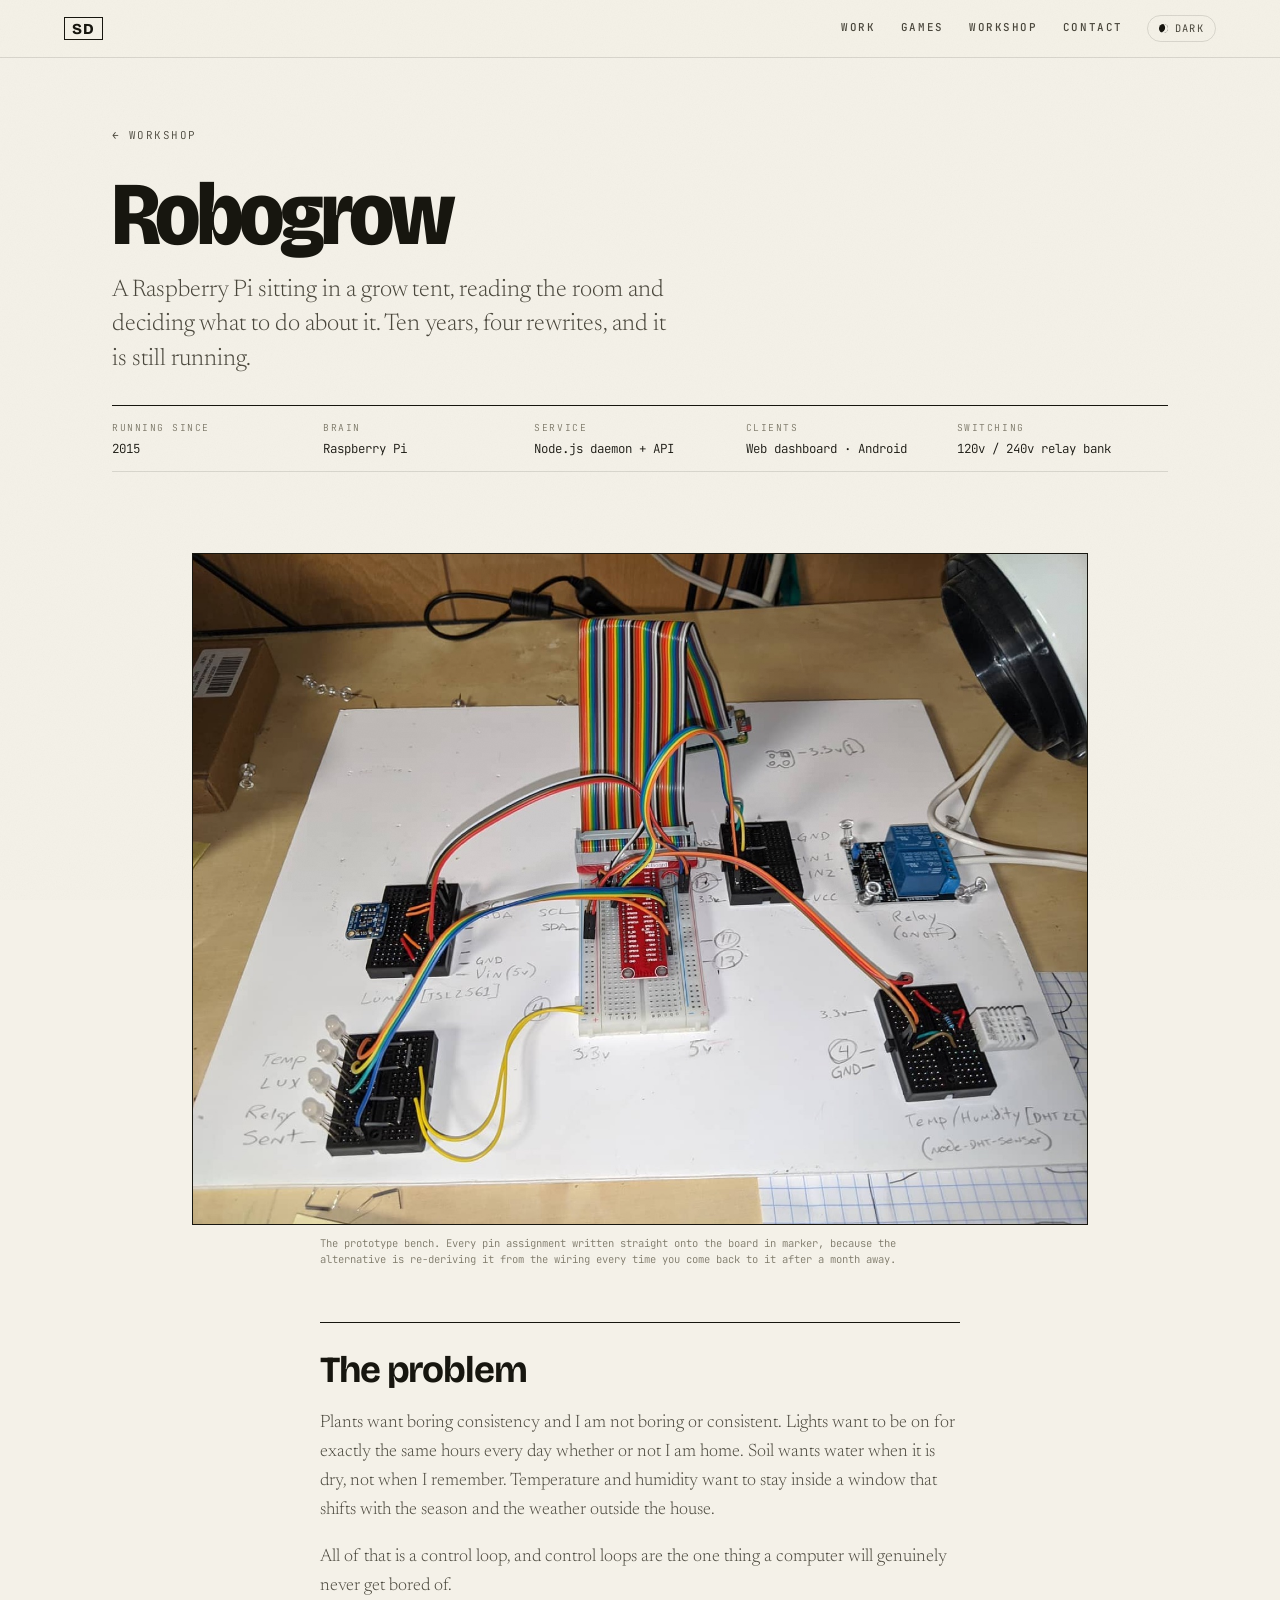
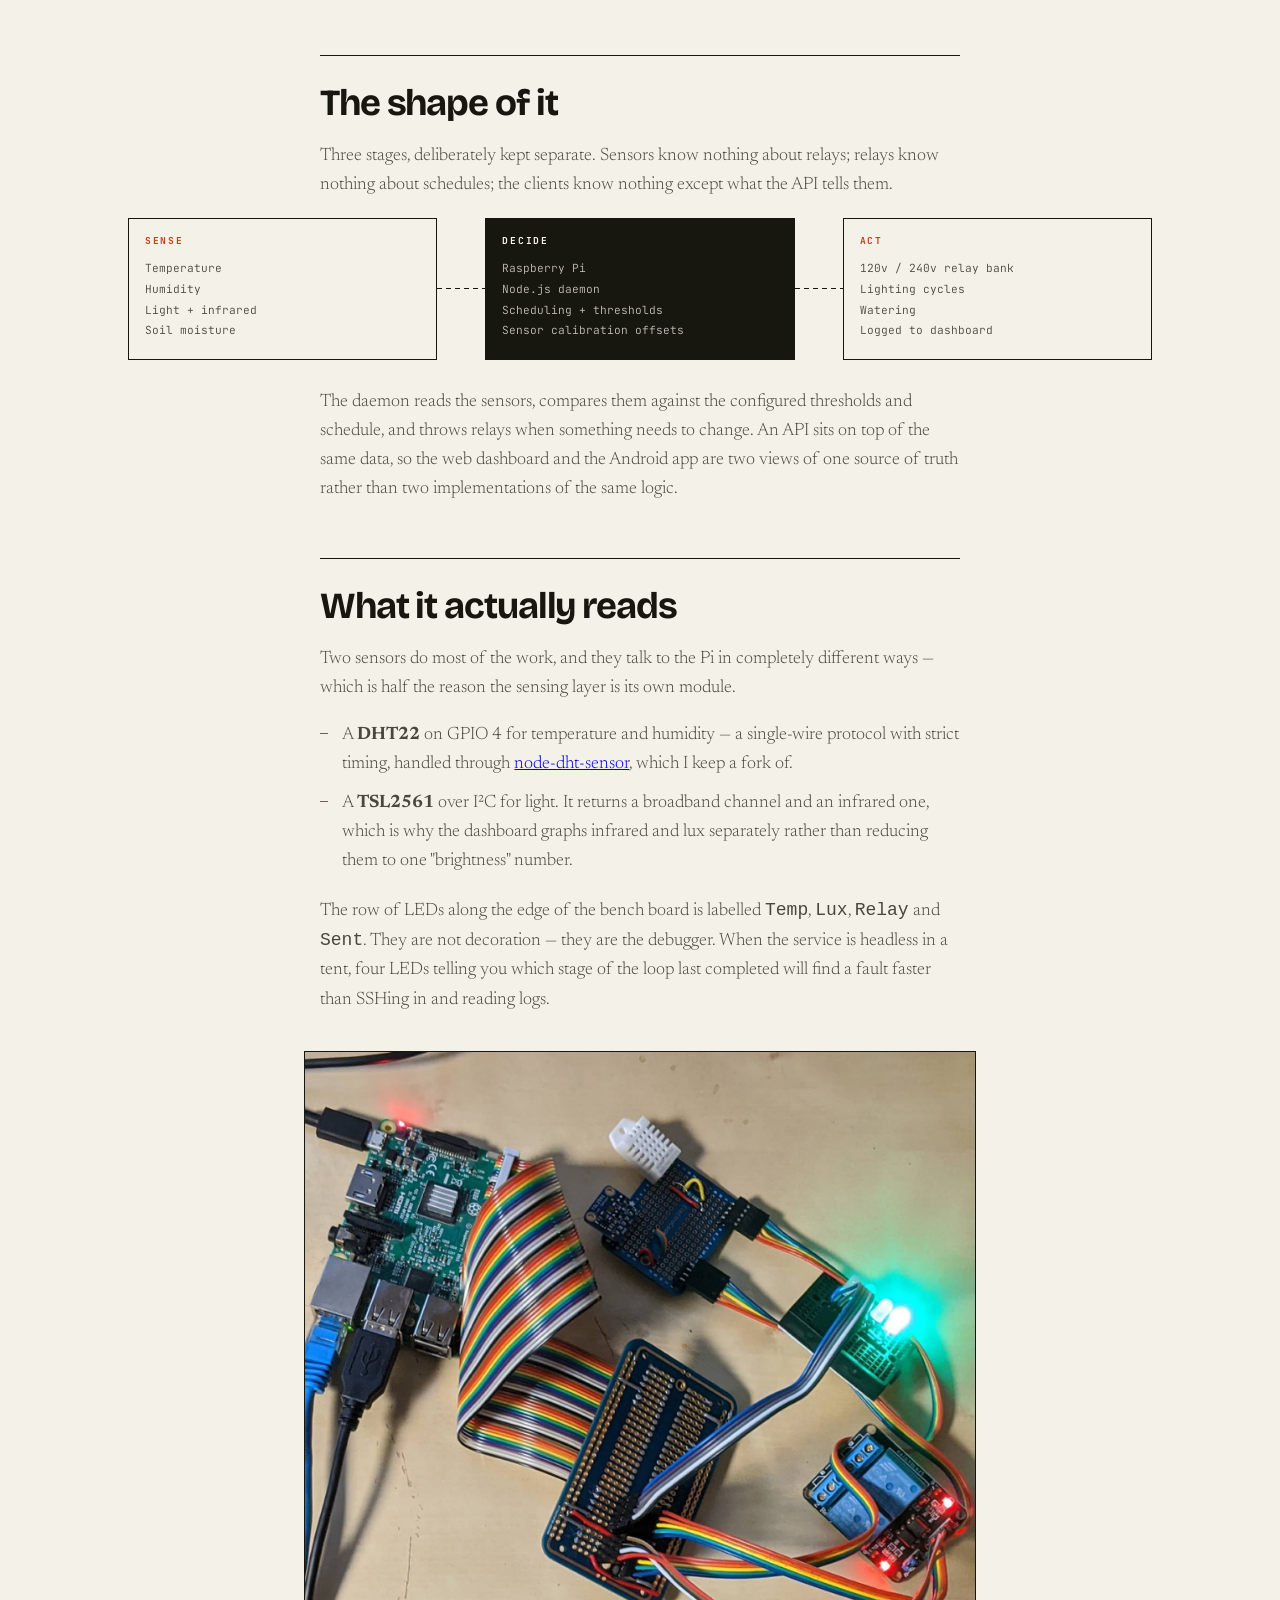
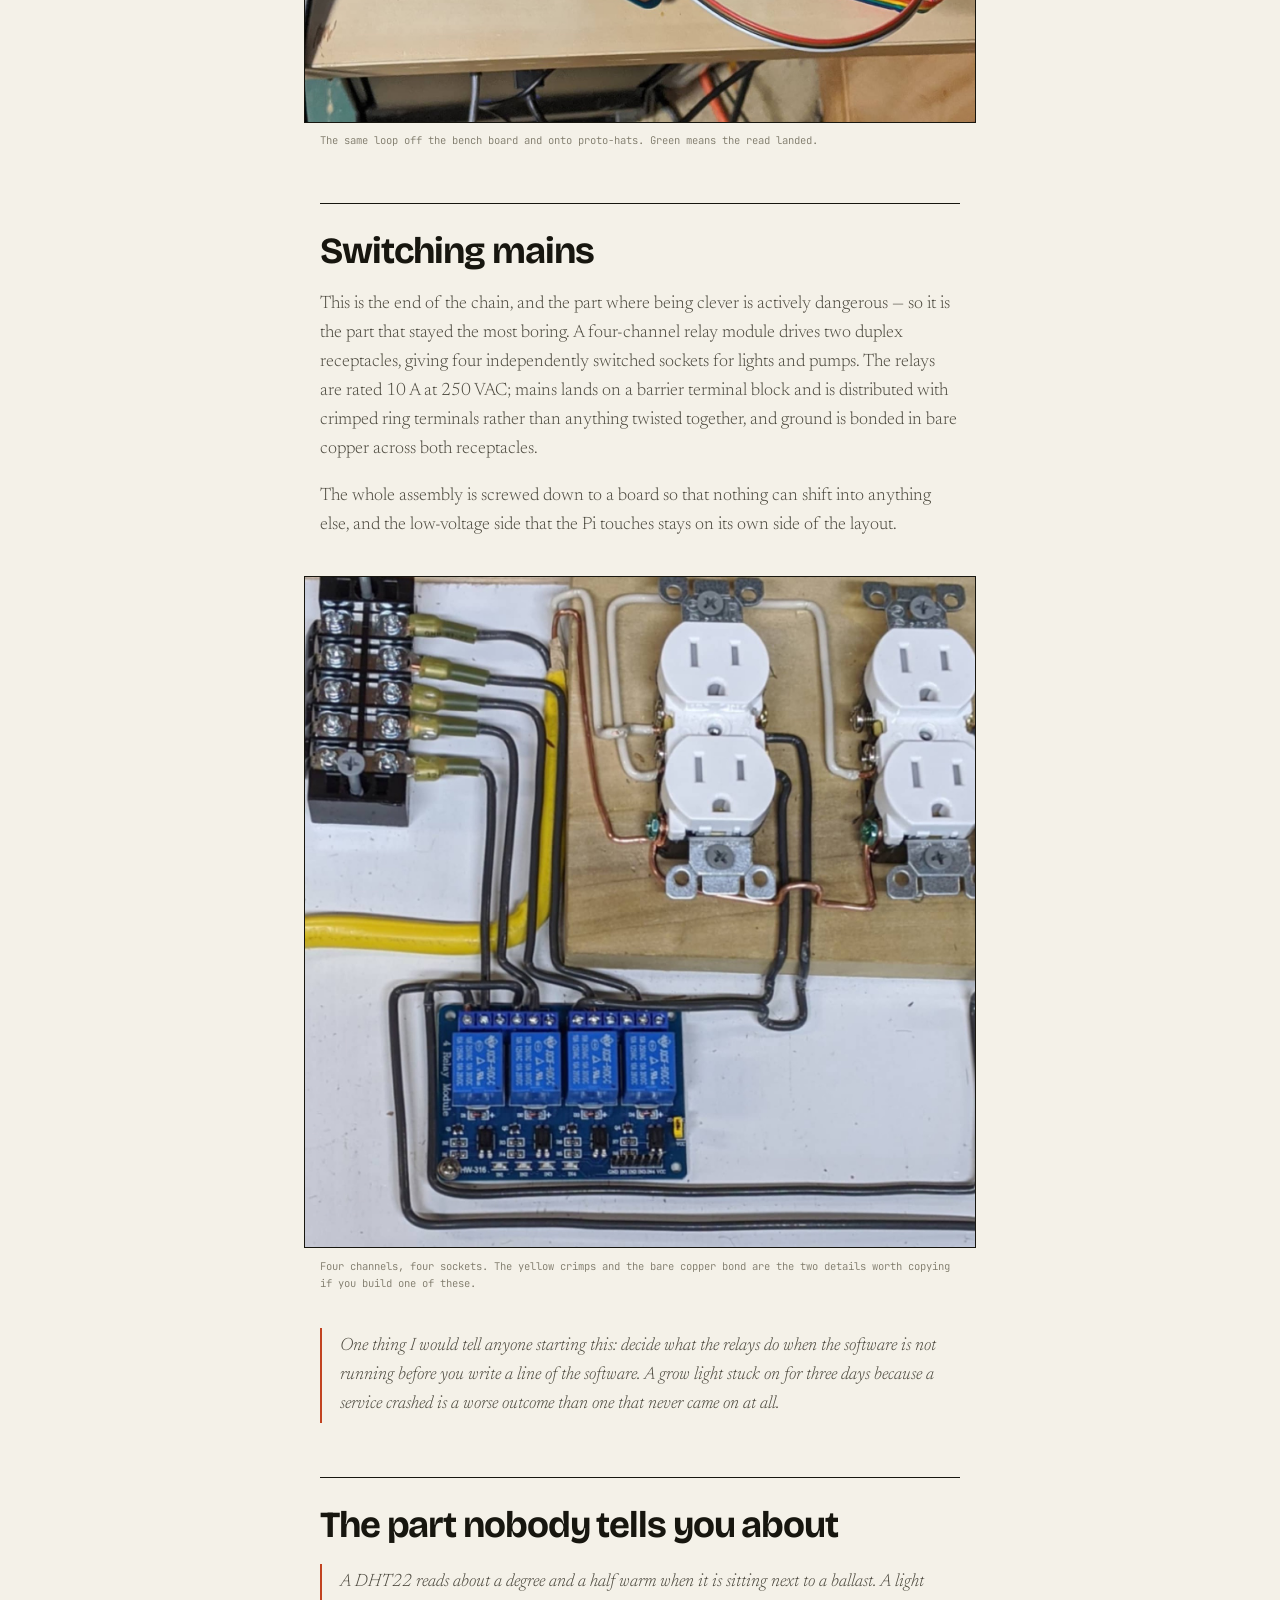
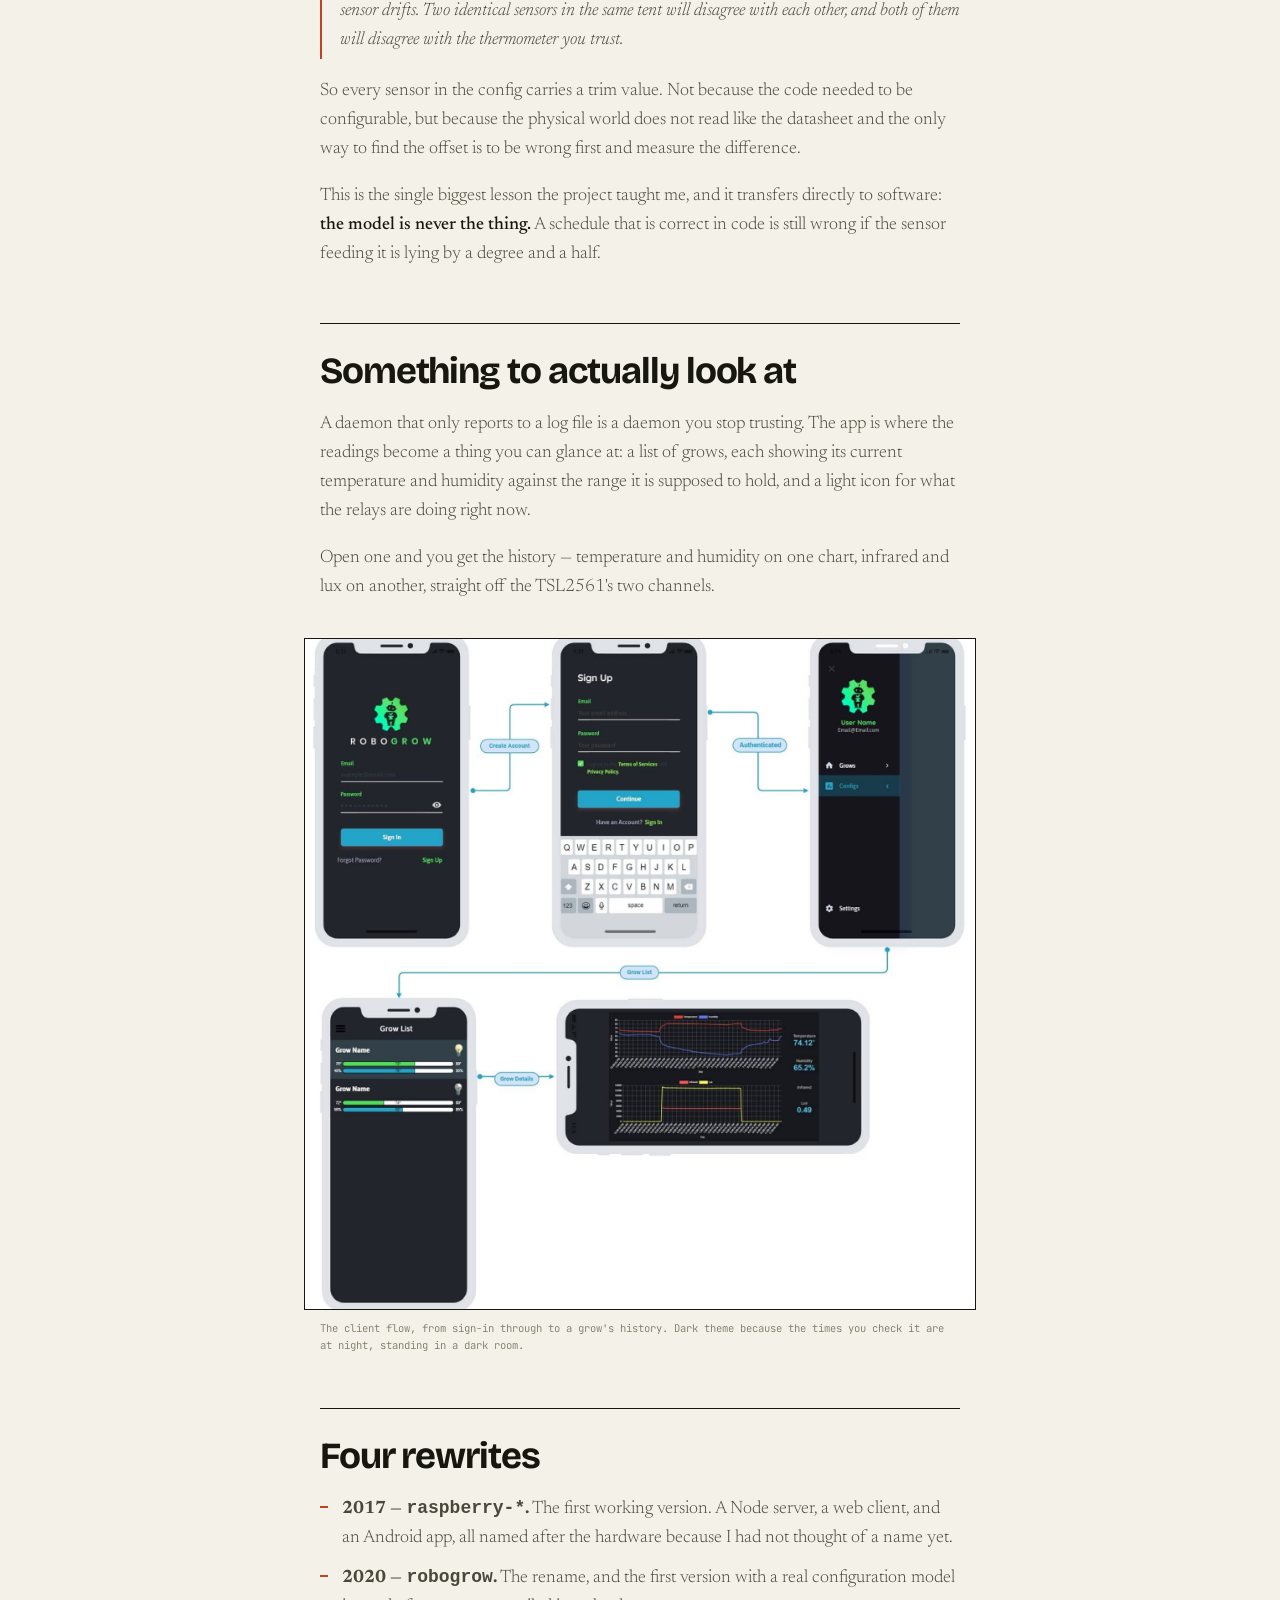
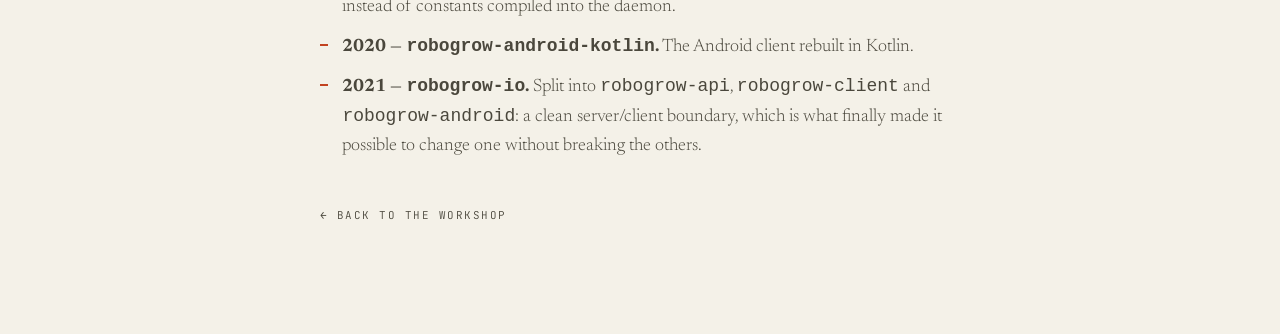
==== robogrow/index.html @ 559886ed "Replace 2014 site with the new portfolio Static site, no build step: index plus terrain/ and robogro" ====
<!DOCTYPE html>
<html lang="en" data-theme="light">
<head>
<meta charset="utf-8">
<meta name="viewport" content="width=device-width, initial-scale=1">
<title>Robogrow — Shane Denomme</title>
<meta name="description" content="Modular garden automation on a Raspberry Pi: sensors, relay control for lighting and watering, a web dashboard and an Android app. Ten years and four rewrites.">
<link rel="icon" href="data:image/svg+xml,<svg xmlns='http://www.w3.org/2000/svg' viewBox='0 0 100 100'><rect width='100' height='100' fill='%23141310'/><text y='.9em' x='.08em' font-size='86' font-family='Georgia,serif' font-weight='700' fill='%23D9542B'>S</text></svg>">
<link rel="preconnect" href="https://fonts.googleapis.com">
<link rel="preconnect" href="https://fonts.gstatic.com" crossorigin>
<link href="https://fonts.googleapis.com/css2?family=Bricolage+Grotesque:opsz,wdth,wght@12..96,75..100,400;12..96,75..100,700;12..96,75..100,800&family=Newsreader:ital,opsz,wght@0,6..72,300;0,6..72,400;0,6..72,500;1,6..72,300;1,6..72,400&family=JetBrains+Mono:wght@400;500;700&display=swap" rel="stylesheet">
<link rel="stylesheet" href="../styles.css">
<script>
(function(){var d=document.documentElement;d.classList.add("js");try{
d.dataset.theme=localStorage.getItem("theme")||(matchMedia("(prefers-color-scheme:dark)").matches?"dark":"light");
}catch(e){}})();
</script>
</head>
<body>

<svg class="grain" aria-hidden="true" focusable="false">
  <filter id="grainFilter">
    <feTurbulence type="fractalNoise" baseFrequency="0.85" numOctaves="3" stitchTiles="stitch"/>
    <feColorMatrix type="saturate" values="0"/>
  </filter>
  <rect width="100%" height="100%" filter="url(#grainFilter)"/>
</svg>

<header class="topbar">
  <a class="mark" href="../"><span>SD</span></a>
  <nav aria-label="Sections">
    <a href="../#work">Work</a>
    <a href="../#games">Games</a>
    <a href="../#workshop">Workshop</a>
    <a href="../#contact">Contact</a>
  </nav>
  <button id="theme" class="theme" type="button" aria-label="Switch to dark theme" aria-pressed="false">
    <span class="theme-dot"></span><span class="theme-txt">Dark</span>
  </button>
</header>

<main>

<section class="phead">
  <div class="phead-in">
    <a class="back" href="../#workshop">Workshop</a>

    <h1>Robogrow</h1>

    <p class="sub">A Raspberry Pi sitting in a grow tent, reading the room and deciding what to
       do about it. Ten years, four rewrites, and it is still running.</p>

    <dl class="pfacts">
      <div><dt>Running since</dt><dd>2015</dd></div>
      <div><dt>Brain</dt><dd>Raspberry Pi</dd></div>
      <div><dt>Service</dt><dd>Node.js daemon + API</dd></div>
      <div><dt>Clients</dt><dd>Web dashboard · Android</dd></div>
      <div><dt>Switching</dt><dd>120v / 240v relay bank</dd></div>
    </dl>
  </div>
</section>

<div class="pbody">

  <figure>
    <img src="../assets/robogrow/bench.jpg" alt="A white board on a workbench holding a Raspberry Pi GPIO breakout on a breadboard, wired out to a TSL2561 light sensor, a DHT22 temperature and humidity sensor, a two-channel relay module and a row of status LEDs, with pin assignments written on the board in marker.">
    <figcaption>The prototype bench. Every pin assignment written straight onto the board in
      marker, because the alternative is re-deriving it from the wiring every time you come
      back to it after a month away.</figcaption>
  </figure>

  <h2>The problem</h2>

  <p>Plants want boring consistency and I am not boring or consistent. Lights want to be on for
     exactly the same hours every day whether or not I am home. Soil wants water when it is dry,
     not when I remember. Temperature and humidity want to stay inside a window that shifts with
     the season and the weather outside the house.</p>

  <p>All of that is a control loop, and control loops are the one thing a computer will
     genuinely never get bored of.</p>

  <h2>The shape of it</h2>

  <p>Three stages, deliberately kept separate. Sensors know nothing about relays; relays know
     nothing about schedules; the clients know nothing except what the API tells them.</p>

  <div class="schematic">
    <div class="node node-sense">
      <span class="node-label">Sense</span>
      <ul><li>Temperature</li><li>Humidity</li><li>Light + infrared</li><li>Soil moisture</li></ul>
    </div>
    <div class="wire" aria-hidden="true"><span></span></div>
    <div class="node node-brain">
      <span class="node-label">Decide</span>
      <ul><li>Raspberry Pi</li><li>Node.js daemon</li><li>Scheduling + thresholds</li><li>Sensor calibration offsets</li></ul>
    </div>
    <div class="wire" aria-hidden="true"><span></span></div>
    <div class="node node-act">
      <span class="node-label">Act</span>
      <ul><li>120v / 240v relay bank</li><li>Lighting cycles</li><li>Watering</li><li>Logged to dashboard</li></ul>
    </div>
  </div>

  <p>The daemon reads the sensors, compares them against the configured thresholds and
     schedule, and throws relays when something needs to change. An API sits on top of the same
     data, so the web dashboard and the Android app are two views of one source of truth rather
     than two implementations of the same logic.</p>

  <h2>What it actually reads</h2>

  <p>Two sensors do most of the work, and they talk to the Pi in completely different
     ways — which is half the reason the sensing layer is its own module.</p>

  <ul>
    <li>A <strong>DHT22</strong> on GPIO 4 for temperature and humidity — a single-wire
        protocol with strict timing, handled through
        <a href="https://github.com/sdenom01/node-dht-sensor" target="_blank" rel="noopener">node-dht-sensor</a>,
        which I keep a fork of.</li>
    <li>A <strong>TSL2561</strong> over I²C for light. It returns a broadband channel and an
        infrared one, which is why the dashboard graphs infrared and lux separately rather than
        reducing them to one "brightness" number.</li>
  </ul>

  <p>The row of LEDs along the edge of the bench board is labelled <code>Temp</code>,
     <code>Lux</code>, <code>Relay</code> and <code>Sent</code>. They are not decoration —
     they are the debugger. When the service is headless in a tent, four LEDs telling you which
     stage of the loop last completed will find a fault faster than SSHing in and reading
     logs.</p>

  <figure>
    <img src="../assets/robogrow/pi.jpg" alt="A Raspberry Pi connected by a rainbow ribbon cable to prototyping boards carrying a DHT22 sensor, an LED indicator board glowing green, and a two-channel relay module with its status LEDs lit red.">
    <figcaption>The same loop off the bench board and onto proto-hats. Green means the read
      landed.</figcaption>
  </figure>

  <h2>Switching mains</h2>

  <p>This is the end of the chain, and the part where being clever is actively dangerous — so
     it is the part that stayed the most boring. A four-channel relay module drives two duplex
     receptacles, giving four independently switched sockets for lights and pumps. The relays
     are rated 10&nbsp;A at 250&nbsp;VAC; mains lands on a barrier terminal block and is
     distributed with crimped ring terminals rather than anything twisted together, and ground
     is bonded in bare copper across both receptacles.</p>

  <p>The whole assembly is screwed down to a board so that nothing can shift into anything else,
     and the low-voltage side that the Pi touches stays on its own side of the layout.</p>

  <figure>
    <img src="../assets/robogrow/mains.jpg" alt="A mains switching board: a black barrier terminal block with crimped ring terminals on the left, a four-channel blue relay module below, and two white duplex receptacles mounted to plywood with copper ground bonding between them.">
    <figcaption>Four channels, four sockets. The yellow crimps and the bare copper bond are the
      two details worth copying if you build one of these.</figcaption>
  </figure>

  <p class="callout">One thing I would tell anyone starting this: decide what the relays do when
     the software is <em>not</em> running before you write a line of the software. A grow light
     stuck on for three days because a service crashed is a worse outcome than one that never
     came on at all.</p>

  <h2>The part nobody tells you about</h2>

  <p class="callout">A DHT22 reads about a degree and a half warm when it is sitting next to a
     ballast. A light sensor drifts. Two identical sensors in the same tent will disagree with
     each other, and both of them will disagree with the thermometer you trust.</p>

  <p>So every sensor in the config carries a trim value. Not because the code needed to be
     configurable, but because the physical world does not read like the datasheet and the only
     way to find the offset is to be wrong first and measure the difference.</p>

  <p>This is the single biggest lesson the project taught me, and it transfers directly to
     software: <strong>the model is never the thing.</strong> A schedule that is correct in code
     is still wrong if the sensor feeding it is lying by a degree and a half.</p>

  <h2>Something to actually look at</h2>

  <p>A daemon that only reports to a log file is a daemon you stop trusting. The app is where
     the readings become a thing you can glance at: a list of grows, each showing its current
     temperature and humidity against the range it is supposed to hold, and a light icon for
     what the relays are doing right now.</p>

  <p>Open one and you get the history — temperature and humidity on one chart, infrared and lux
     on another, straight off the TSL2561's two channels.</p>

  <figure>
    <img src="../assets/robogrow/app.png" alt="Five app screens connected by flow arrows: sign in with the Robogrow logo, sign up, a navigation drawer with Grows, Configs and Settings, a grow list showing temperature and humidity bars for each grow, and a landscape detail screen with temperature/humidity and infrared/lux charts.">
    <figcaption>The client flow, from sign-in through to a grow's history. Dark theme because
      the times you check it are at night, standing in a dark room.</figcaption>
  </figure>

  <h2>Four rewrites</h2>

  <ul>
    <li><strong>2017 — <code>raspberry-*</code>.</strong> The first working version. A Node
        server, a web client, and an Android app, all named after the hardware because I had
        not thought of a name yet.</li>
    <li><strong>2020 — <code>robogrow</code>.</strong> The rename, and the first version with a
        real configuration model instead of constants compiled into the daemon.</li>
    <li><strong>2020 — <code>robogrow-android-kotlin</code>.</strong> The Android client
        rebuilt in Kotlin.</li>
    <li><strong>2021 — <code>robogrow-io</code>.</strong> Split into
        <code>robogrow-api</code>, <code>robogrow-client</code> and
        <code>robogrow-android</code>: a clean server/client boundary, which is what finally
        made it possible to change one without breaking the others.</li>
  </ul>

  <p style="margin-top:2.5rem"><a class="back" href="../#workshop">Back to the workshop</a></p>

</div>
</main>

<script>
(function(){
  var btn=document.getElementById("theme");
  function set(t){
    document.documentElement.dataset.theme=t;
    var dark=t==="dark";
    btn.setAttribute("aria-pressed",dark);
    btn.setAttribute("aria-label","Switch to "+(dark?"light":"dark")+" theme");
    btn.querySelector(".theme-txt").textContent=dark?"Light":"Dark";
  }
  set(document.documentElement.dataset.theme||"light");
  btn.addEventListener("click",function(){
    var t=document.documentElement.dataset.theme==="dark"?"light":"dark";
    try{localStorage.setItem("theme",t);}catch(e){}
    set(t);
  });
})();
</script>
</body>
</html>
---- styles.css ----
/* ============================================================
   shandenom.me
   Editorial-industrial. Warm paper, ink rules, one hot accent.
   ============================================================ */

:root{
  --paper:      #F4F1E8;
  --paper-2:    #EBE6DA;
  --ink:        #17160F;
  --ink-2:      #4A473C;
  --ink-3:      #7C7868;
  --rule:       #17160F1F;
  --rule-hard:  #17160F;
  --accent:     #C24320;
  --accent-ink: #FFF6F1;
  --teal:       #2A6F63;
  --grain:      .045;
  --shadow:     0 1px 0 var(--rule), 0 18px 40px -28px #17160F55;

  --f-disp: "Bricolage Grotesque", "Helvetica Neue", Arial, sans-serif;
  --f-body: "Newsreader", Georgia, "Times New Roman", serif;
  --f-mono: "JetBrains Mono", ui-monospace, "SF Mono", Menlo, monospace;

  --pad: clamp(1.25rem, 5vw, 6rem);
  --max: 66rem;
  --col: 64rem;   /* article column */
  --read: 40rem;  /* prose measure inside it */
  color-scheme: light;
}

[data-theme="dark"]{
  --paper:     #131210;
  --paper-2:   #1B1A16;
  --ink:       #EDE8DB;
  --ink-2:     #B0AA9A;
  --ink-3:     #7E786A;
  --rule:      #EDE8DB24;
  --rule-hard: #EDE8DB;
  --accent:    #F0703F;
  --accent-ink:#17160F;
  --teal:      #57B8A6;
  --grain:     .07;
  --shadow:    0 1px 0 var(--rule), 0 18px 40px -28px #000;
  color-scheme: dark;
}

*,*::before,*::after{ box-sizing:border-box; }

html{ scroll-behavior:smooth; }
@media (prefers-reduced-motion: reduce){ html{ scroll-behavior:auto; } }

body{
  margin:0;
  background:var(--paper);
  color:var(--ink);
  font-family:var(--f-body);
  font-size:clamp(1rem,.95rem + .3vw,1.125rem);
  line-height:1.62;
  font-weight:300;
  -webkit-font-smoothing:antialiased;
  overflow-x:hidden;
  transition:background .4s ease, color .4s ease;
}

::selection{ background:var(--accent); color:var(--accent-ink); }

.sr-only{
  position:absolute; width:1px; height:1px; padding:0; margin:-1px;
  overflow:hidden; clip:rect(0 0 0 0); white-space:nowrap; border:0;
}

.skip{
  position:absolute; left:-9999px; top:0; z-index:100;
  background:var(--ink); color:var(--paper); padding:.75rem 1.25rem;
  font-family:var(--f-mono); font-size:.75rem;
}
.skip:focus{ left:0; }

:focus-visible{ outline:2px solid var(--accent); outline-offset:3px; border-radius:2px; }

/* ── grain ─────────────────────────────────────────────── */
.grain{
  position:fixed; inset:0; width:100%; height:100%;
  pointer-events:none; z-index:60; opacity:var(--grain);
  mix-blend-mode:multiply;
}
[data-theme="dark"] .grain{ mix-blend-mode:screen; }

/* ── top bar ───────────────────────────────────────────── */
.topbar{
  position:sticky; top:0; z-index:50;
  display:flex; flex-wrap:wrap; align-items:center; gap:1.5rem;
  padding:.85rem var(--pad);
  background:color-mix(in srgb, var(--paper) 88%, transparent);
  backdrop-filter:blur(14px) saturate(1.4);
  border-bottom:1px solid var(--rule);
}
.mark{
  font-family:var(--f-disp); font-weight:800; font-size:.95rem;
  letter-spacing:.06em; text-decoration:none; color:var(--ink);
  border:1.5px solid var(--rule-hard); padding:.2rem .45rem .1rem;
  line-height:1.1; flex:none;
  transition:background .2s, color .2s;
}
.mark:hover{ background:var(--accent); border-color:var(--accent); color:var(--accent-ink); }

.topbar nav{ display:flex; gap:clamp(.75rem,2vw,1.75rem); margin-left:auto; }
.topbar nav a{
  font-family:var(--f-mono); font-size:.68rem; font-weight:500;
  letter-spacing:.14em; text-transform:uppercase;
  color:var(--ink-2); text-decoration:none; padding:.35rem 0;
  border-bottom:1.5px solid transparent;
  transition:color .18s, border-color .18s;
}
.topbar nav a:hover, .topbar nav a.on{ color:var(--ink); border-bottom-color:var(--accent); }
@media (max-width:640px){ .topbar nav a:nth-child(4){ display:none; } }
@media (max-width:460px){ .topbar nav a:nth-child(3){ display:none; } }
/* Nothing in the bar may force the page wider than the screen. */
.topbar nav{ min-width:0; }
@media (max-width:520px){
  .topbar{ gap:.6rem; padding-inline:1rem; }
  .topbar nav{ gap:.7rem; }
  .theme{ padding:.35rem .45rem; }
  .theme-txt{ display:none; }
}

.theme{
  display:flex; align-items:center; gap:.45rem; flex:none;
  font-family:var(--f-mono); font-size:.65rem; letter-spacing:.12em;
  text-transform:uppercase; color:var(--ink-2);
  background:none; border:1px solid var(--rule); border-radius:99px;
  padding:.35rem .7rem; cursor:pointer;
  transition:border-color .2s, color .2s;
}
.theme:hover{ border-color:var(--rule-hard); color:var(--ink); }
.theme-dot{
  width:.55rem; height:.55rem; border-radius:50%;
  background:var(--ink); box-shadow:inset -.18rem -.05rem 0 0 var(--paper);
  transition:background .3s, box-shadow .3s;
}
[data-theme="dark"] .theme-dot{ background:var(--accent); box-shadow:none; }

/* ══ HERO ══════════════════════════════════════════════ */
.hero{
  position:relative;
  padding:clamp(3rem,9vh,7rem) var(--pad) 0;
  overflow:hidden;
}
.hero-grid{
  position:absolute; inset:0; pointer-events:none; opacity:.55;
  background-image:
    repeating-linear-gradient(to right, var(--rule) 0 1px, transparent 1px 100%);
  background-size:clamp(3rem,7vw,6rem) 100%;
  mask-image:linear-gradient(to bottom, #000 0%, transparent 78%);
}
.hero-inner{ position:relative; max-width:var(--max); margin:0 auto; }

.eyebrow{
  font-family:var(--f-mono); font-size:.7rem; font-weight:500;
  letter-spacing:.2em; text-transform:uppercase; color:var(--accent);
  margin:0 0 clamp(1rem,3vh,2rem);
}

.bigname{
  font-family:var(--f-disp);
  font-weight:800;
  font-size:clamp(3.4rem, 15.5vw, 13rem);
  line-height:.82;
  letter-spacing:calc(-.045em + 2px);   /* 2px looser at every size */
  margin:0 0 clamp(1.75rem,5vh,3.25rem);
  font-variation-settings:"wdth" 92;
}
.bigname .ln{ display:block; }
.bigname .ln-2{ padding-left:clamp(0rem,6vw,5.5rem); }
.bigname .dot{ color:var(--accent); font-style:normal; }

.hero-cols{
  display:grid; gap:clamp(1.75rem,4vw,4rem);
  grid-template-columns:minmax(0,1.35fr) minmax(0,1fr);
  align-items:start;
  padding-top:clamp(1rem,3vh,2rem);
  border-top:1.5px solid var(--rule-hard);
}
@media (max-width:820px){ .hero-cols{ grid-template-columns:1fr; } }

.lede{
  margin:0; font-size:clamp(1.15rem,1rem + .85vw,1.6rem);
  line-height:1.48; text-wrap:pretty;
}
.lede strong{ font-weight:500; color:var(--accent); font-variant-numeric:tabular-nums; }
.lede-b{ display:block; margin-top:.9em; color:var(--ink-2); font-size:.86em; }

.spec{ margin:0; font-family:var(--f-mono); font-size:.72rem; line-height:1.55; }
.spec > div{
  display:grid; grid-template-columns:4.5rem 1fr; gap:1rem;
  padding:.55rem 0; border-bottom:1px solid var(--rule);
}
.spec dt{ color:var(--ink-3); letter-spacing:.12em; text-transform:uppercase; }
.spec dd{ margin:0; color:var(--ink); }

.hero-cta{ display:flex; flex-wrap:wrap; gap:.75rem; margin:clamp(2rem,5vh,3rem) 0 clamp(2.5rem,6vh,4rem); }
.btn{
  display:inline-flex; align-items:center; gap:.5rem;
  font-family:var(--f-mono); font-size:.72rem; font-weight:500;
  letter-spacing:.12em; text-transform:uppercase; text-decoration:none;
  color:var(--ink); border:1.5px solid var(--rule-hard);
  padding:.8rem 1.4rem; background:none; cursor:pointer;
  transition:transform .18s cubic-bezier(.2,.8,.2,1), background .18s, color .18s, box-shadow .18s;
}
.btn:hover{ transform:translate(-2px,-2px); box-shadow:4px 4px 0 var(--rule-hard); }
.btn-solid{ background:var(--ink); color:var(--paper); border-color:var(--ink); }
.btn-solid:hover{ background:var(--accent); border-color:var(--accent); color:var(--accent-ink); box-shadow:4px 4px 0 var(--rule-hard); }
.btn-meta{ color:var(--ink-3); font-size:.85em; }
.btn-solid .btn-meta{ color:inherit; opacity:.6; }

/* ── ticker ─────────────────────────────────────────── */
.ticker{
  position:relative; overflow:hidden;
  border-top:1.5px solid var(--rule-hard); border-bottom:1.5px solid var(--rule-hard);
  margin:0 calc(var(--pad) * -1);
  padding:.9rem 0; background:var(--paper-2);
}
.ticker-track{
  display:flex; gap:2.5rem; width:max-content;
  animation:slide 46s linear infinite;
  font-family:var(--f-mono); font-size:.76rem; letter-spacing:.04em;
  color:var(--ink-2); white-space:nowrap; padding-left:2.5rem;
}
.ticker:hover .ticker-track{ animation-play-state:paused; }
.ticker-track b{ color:var(--accent); font-weight:700; font-variant-numeric:tabular-nums; }
.ticker-track i{ color:var(--ink-3); font-style:normal; font-size:.6rem; }
@keyframes slide{ to{ transform:translateX(-50%); } }
@media (prefers-reduced-motion: reduce){ .ticker-track{ animation:none; } }

/* ══ BANDS ═════════════════════════════════════════════ */
.band{ padding:clamp(4rem,10vh,8rem) var(--pad); }
.band-alt{ background:var(--paper-2); border-block:1px solid var(--rule); }
.band-end{ padding-bottom:0; }
.band > *{ max-width:var(--max); margin-inline:auto; }

.secthead{
  display:flex; align-items:baseline; gap:1rem;
  margin-bottom:clamp(2rem,5vh,3.5rem);
}
.secthead .num{
  font-family:var(--f-mono); font-size:.7rem; font-weight:700;
  letter-spacing:.14em; color:var(--accent); flex:none;
}
.secthead h2{
  font-family:var(--f-disp); font-weight:700;
  font-size:clamp(1.9rem,1.2rem + 2.4vw,3.4rem);
  letter-spacing:-.03em; line-height:1; margin:0; flex:none;
  font-variation-settings:"wdth" 92;
}
.secthead .rule{ flex:1; height:1.5px; background:var(--rule-hard); opacity:.85; min-width:1rem; }
.secthead .note{
  font-family:var(--f-mono); font-size:.68rem; letter-spacing:.1em;
  text-transform:uppercase; color:var(--ink-3); flex:none;
}
@media (max-width:700px){ .secthead .note{ display:none; } }

.band-intro{
  max-width:var(--read); font-size:clamp(1.05rem,1rem + .4vw,1.3rem);
  color:var(--ink-2); margin-inline:auto; padding-bottom:clamp(2rem,4vh,3rem);
}

/* ══ WORK MANIFEST ═════════════════════════════════════ */
.manifest{ list-style:none; margin-inline:auto; padding:0; max-width:53rem; }
.job{
  display:grid; grid-template-columns:9rem 1fr; gap:clamp(1rem,3vw,3rem);
  padding:clamp(1.75rem,4vh,2.75rem) 0;
  border-top:1px solid var(--rule);
  position:relative;
}
.job:last-child{ border-bottom:1px solid var(--rule); }
.job::before{
  content:""; position:absolute; left:0; top:-1px; height:1px; width:0;
  background:var(--accent); transition:width .5s cubic-bezier(.2,.8,.2,1);
}
.job:hover::before{ width:100%; }
@media (max-width:760px){ .job{ grid-template-columns:1fr; gap:.75rem; } }

.job-when{ font-family:var(--f-mono); line-height:1.3; padding-top:.35rem; }
.job-when .yr{
  display:block; font-size:1.5rem; font-weight:700;
  letter-spacing:-.02em; color:var(--ink);
}
.job-when .to{ display:block; font-size:.7rem; color:var(--ink-3); letter-spacing:.08em; }
@media (max-width:760px){
  .job-when{ display:flex; align-items:baseline; gap:.5rem; padding-top:0; }
  .job-when .yr{ font-size:1.05rem; }
}

.job-body h3{
  font-family:var(--f-disp); font-weight:700;
  font-size:clamp(1.4rem,1.1rem + 1vw,2.1rem);
  letter-spacing:-.025em; margin:0 0 .6rem; line-height:1.05;
}
.roles{ display:flex; flex-wrap:wrap; gap:.4rem; margin:0 0 1rem; }
.role{
  font-family:var(--f-mono); font-size:.65rem; letter-spacing:.1em;
  text-transform:uppercase; color:var(--ink-2);
  border:1px solid var(--rule); padding:.25rem .55rem;
}
.role-now{ border-color:var(--accent); color:var(--accent); }

.job-sum{ margin:0 0 1rem; color:var(--ink-2); }

.bullets{ margin:0; padding:0; list-style:none; }
.bullets li{
  position:relative; padding-left:1.4rem; margin-bottom:.7rem;
  color:var(--ink-2); text-wrap:pretty;
}
.bullets li::before{
  content:""; position:absolute; left:0; top:.68em;
  width:.5rem; height:1.5px; background:var(--accent);
}
.bullets b{ color:var(--ink); font-weight:500; font-variant-numeric:tabular-nums; }
.bullets em{ font-style:italic; color:var(--ink); }
.is-lead .bullets li{ color:var(--ink); }

/* ══ GAMES — featured ══════════════════════════════════ */
.featured{
  display:grid; gap:clamp(1rem,2.5vw,1.75rem);
  grid-template-columns:repeat(2,minmax(0,1fr));
  margin-bottom:clamp(3.5rem,8vh,6rem);
}
@media (max-width:760px){ .featured{ grid-template-columns:1fr; } }

/* A playable embed gets its own full-width row — a 1920x1080 build is
   unplayable squeezed into a third of the grid. */
.gcard.is-embed{
  grid-column:1 / -1;
  display:grid; grid-template-columns:minmax(0,2.15fr) minmax(0,1fr);
}
@media (max-width:820px){ .gcard.is-embed{ grid-template-columns:1fr; } }
.gcard.is-embed .gcard-media{
  aspect-ratio:16/9; border-bottom:0; border-right:1.5px solid var(--rule-hard);
}
@media (max-width:820px){
  .gcard.is-embed .gcard-media{ border-right:0; border-bottom:1.5px solid var(--rule-hard); }
}
.gcard.is-embed .gcard-body{ justify-content:center; }
.gcard.is-embed .gcard-desc{ flex:none; }
a.gcard-go{ text-decoration:none; align-self:start; }
a.gcard-go:hover{ border-bottom:1.5px solid var(--accent); }
a.gcard-go:hover::after{ transform:translateX(.3rem); }
.gcard{
  position:relative; display:flex; flex-direction:column;
  background:var(--paper); border:1.5px solid var(--rule-hard);
  overflow:hidden; text-decoration:none; color:inherit;
  transition:transform .3s cubic-bezier(.2,.8,.2,1), box-shadow .3s;
}
.gcard:hover{ transform:translate(-3px,-3px); box-shadow:7px 7px 0 var(--rule-hard); }
.gcard.is-embed:hover{ transform:none; box-shadow:none; }

.gcard-media{
  position:relative; aspect-ratio:5/4; overflow:hidden;
  background:var(--paper-2); border-bottom:1.5px solid var(--rule-hard);
}
.gcard-media img{
  width:100%; height:100%; object-fit:cover; display:block;
  transition:transform .6s cubic-bezier(.2,.8,.2,1), filter .4s;
  filter:saturate(.88) contrast(1.04);
}
.gcard:hover .gcard-media img{ transform:scale(1.045); filter:saturate(1) contrast(1.06); }
.gcard-media iframe{ width:100%; height:100%; border:0; display:block; }

.gcard-glyph{
  position:absolute; inset:0; display:grid; place-items:center;
  font-family:var(--f-disp); font-weight:800;
  font-size:clamp(4rem,16vw,7rem); line-height:1;
  color:var(--rule-hard); opacity:.22; letter-spacing:-.06em;
  background:
    repeating-linear-gradient(45deg, transparent 0 9px, var(--rule) 9px 11px);
}

.gcard-stat{
  position:absolute; top:.7rem; left:.7rem; z-index:2;
  font-family:var(--f-mono); font-size:.6rem; font-weight:700;
  letter-spacing:.14em; text-transform:uppercase;
  background:var(--ink); color:var(--paper); padding:.3rem .55rem;
}
.gcard-stat.play{ background:var(--accent); color:var(--accent-ink); }

.gcard-body{ padding:1.15rem 1.25rem 1.35rem; display:flex; flex-direction:column; flex:1; gap:.55rem; }
.gcard-body h4{
  font-family:var(--f-disp); font-weight:700; font-size:1.45rem;
  letter-spacing:-.025em; margin:0; line-height:1.05;
}
.gcard-meta{
  font-family:var(--f-mono); font-size:.62rem; letter-spacing:.12em;
  text-transform:uppercase; color:var(--ink-3); margin:0;
}
.gcard-desc{ margin:0; font-size:.95rem; line-height:1.5; color:var(--ink-2); flex:1; }
.gcard-go{
  font-family:var(--f-mono); font-size:.65rem; font-weight:500;
  letter-spacing:.14em; text-transform:uppercase; color:var(--accent);
  display:inline-flex; align-items:center; gap:.4rem; margin-top:.3rem;
}
.gcard-go::after{ content:"→"; transition:transform .25s; }
.gcard:hover .gcard-go::after{ transform:translateX(.3rem); }
.gcard-go.muted{ color:var(--ink-3); }
.gcard-go.muted::after{ content:""; }

/* ══ GAMES — ledger ════════════════════════════════════ */
.ledger-head{
  display:flex; flex-wrap:wrap; align-items:baseline; gap:1rem 1.5rem;
  padding-bottom:1rem; margin-bottom:.25rem;
  border-bottom:1.5px solid var(--rule-hard);
}
.ledger-head h3{
  font-family:var(--f-disp); font-weight:700; font-size:1.5rem;
  letter-spacing:-.025em; margin:0;
}
.filters{ display:flex; flex-wrap:wrap; gap:.4rem; margin-left:auto; }
.chip{
  font-family:var(--f-mono); font-size:.65rem; font-weight:500;
  letter-spacing:.1em; color:var(--ink-2); background:none;
  border:1px solid var(--rule); padding:.3rem .6rem; cursor:pointer;
  transition:all .18s;
}
.chip:hover{ border-color:var(--rule-hard); color:var(--ink); }
.chip[aria-pressed="true"]{
  background:var(--ink); border-color:var(--ink); color:var(--paper);
}

.ledger-wrap{ overflow-x:auto; }
.ledger{ width:100%; border-collapse:collapse; font-size:.9rem; min-width:34rem; }
.ledger thead th{
  font-family:var(--f-mono); font-size:.6rem; font-weight:500;
  letter-spacing:.16em; text-transform:uppercase; color:var(--ink-3);
  text-align:left; padding:.9rem .75rem; font-weight:500;
  border-bottom:1px solid var(--rule);
}
.ledger tbody tr{ border-bottom:1px solid var(--rule); transition:background .2s; }
.ledger tbody tr:hover{ background:color-mix(in srgb, var(--accent) 7%, transparent); }
.ledger td{ padding:.8rem .75rem; vertical-align:baseline; }
.ledger .c-yr{ font-family:var(--f-mono); font-size:.8rem; color:var(--ink-3); width:4.5rem; }
.ledger .c-name{ font-weight:400; color:var(--ink); }
.ledger .c-name a{ color:inherit; text-decoration:none; border-bottom:1.5px solid var(--accent); }
.ledger .c-name a:hover{ color:var(--accent); }
.ledger .c-jam{ color:var(--ink-2); font-size:.88rem; }
.ledger .c-eng{ font-family:var(--f-mono); font-size:.65rem; letter-spacing:.08em; color:var(--ink-3); text-transform:uppercase; }
.ledger tr.hide{ display:none; }

.ledger-foot{
  font-family:var(--f-mono); font-size:.68rem; line-height:1.7;
  color:var(--ink-3); max-width:var(--read); margin:1.5rem auto 0;
}

/* ══ HARDWARE ══════════════════════════════════════════ */
.rig{
  display:grid; grid-template-columns:minmax(0,1fr) minmax(0,2fr);
  gap:clamp(1.5rem,4vw,4rem);
  border-top:1.5px solid var(--rule-hard); padding-top:clamp(1.5rem,4vh,2.5rem);
}
@media (max-width:820px){ .rig{ grid-template-columns:1fr; } }

.rig-title h3{
  font-family:var(--f-disp); font-weight:800;
  font-size:clamp(2rem,1.4rem + 2vw,3.2rem);
  letter-spacing:-.035em; margin:0 0 .5rem; line-height:.95;
  font-variation-settings:"wdth" 88;
}
.rig-sub{
  font-family:var(--f-mono); font-size:.72rem; line-height:1.7;
  color:var(--accent); margin:0; letter-spacing:.02em;
}
.rig-body > p{ margin:0 0 1.5rem; max-width:62ch; color:var(--ink-2); }

.schematic{
  display:grid; grid-template-columns:1fr auto 1fr auto 1fr;
  gap:0; align-items:stretch; margin:0 0 1.75rem;
}
@media (max-width:700px){
  .schematic{ grid-template-columns:1fr; }
  .schematic .wire{ height:1.75rem; width:100%; }
  .schematic .wire span{ width:1.5px !important; height:100% !important; margin:0 auto; }
}
.node{
  border:1.5px solid var(--rule-hard); padding:.9rem 1rem 1.1rem;
  background:var(--paper);
}
.node-label{
  display:block; font-family:var(--f-mono); font-size:.6rem; font-weight:700;
  letter-spacing:.18em; text-transform:uppercase; color:var(--accent);
  margin-bottom:.6rem;
}
.node ul{ margin:0; padding:0; list-style:none; font-family:var(--f-mono); font-size:.7rem; line-height:1.85; color:var(--ink-2); }
.node-brain{ background:var(--ink); border-color:var(--ink); }
.node-brain .node-label{ color:var(--paper); }
.node-brain ul{ color:color-mix(in srgb, var(--paper) 78%, transparent); }

.wire{ display:grid; place-items:center; width:clamp(1.25rem,4vw,3rem); }
.wire span{
  display:block; width:100%; height:1.5px;
  background:repeating-linear-gradient(to right, var(--rule-hard) 0 5px, transparent 5px 9px);
}

.rig-note{
  border-left:2px solid var(--accent); padding-left:1.1rem;
  font-style:italic; color:var(--ink-2); max-width:58ch;
}
.rig-links{ display:flex; flex-wrap:wrap; gap:.4rem; margin:1.75rem 0 0; }
.tag{
  font-family:var(--f-mono); font-size:.62rem; letter-spacing:.1em;
  text-transform:uppercase; color:var(--ink-2);
  border:1px solid var(--rule); padding:.28rem .6rem;
}

/* ══ WORKSHOP SHELF ════════════════════════════════════ */
.shelf{
  display:grid; gap:clamp(1rem,2.5vw,1.75rem);
  grid-template-columns:repeat(auto-fit,minmax(min(100%,22rem),1fr));
}
.shelf-card{
  display:flex; flex-direction:column; text-decoration:none; color:inherit;
  border:1.5px solid var(--rule-hard); background:var(--paper); overflow:hidden;
  transition:transform .3s cubic-bezier(.2,.8,.2,1), box-shadow .3s;
}
.shelf-card:hover{ transform:translate(-3px,-3px); box-shadow:7px 7px 0 var(--rule-hard); }
.shelf-media{
  aspect-ratio:16/10; overflow:hidden; background:var(--paper-2);
  border-bottom:1.5px solid var(--rule-hard);
}
.shelf-media img{
  width:100%; height:100%; object-fit:cover; display:block;
  transition:transform .6s cubic-bezier(.2,.8,.2,1);
}
.shelf-card:hover .shelf-media img{ transform:scale(1.045); }

/* Stand-in until a photo exists. */
.ph{
  display:grid; place-items:center; width:100%; height:100%;
  background:repeating-linear-gradient(45deg, transparent 0 9px, var(--rule) 9px 11px);
}
.ph-txt{
  font-family:var(--f-disp); font-weight:800; letter-spacing:-.04em;
  font-size:clamp(1.75rem,5vw,2.75rem); color:var(--rule-hard); opacity:.2;
}

.shelf-body{ padding:1.25rem 1.35rem 1.5rem; display:flex; flex-direction:column; gap:.55rem; flex:1; }
.shelf-body h3{
  font-family:var(--f-disp); font-weight:700; font-size:1.6rem;
  letter-spacing:-.03em; margin:0; line-height:1.05;
}
.shelf-meta{
  font-family:var(--f-mono); font-size:.62rem; letter-spacing:.12em;
  text-transform:uppercase; color:var(--ink-3); margin:0;
}
.shelf-desc{ margin:0; font-size:.95rem; line-height:1.55; color:var(--ink-2); flex:1; }
.shelf-go{
  font-family:var(--f-mono); font-size:.65rem; font-weight:500; letter-spacing:.14em;
  text-transform:uppercase; color:var(--accent);
  display:inline-flex; align-items:center; gap:.4rem; margin-top:.3rem;
}
.shelf-go::after{ content:"→"; transition:transform .25s; }
.shelf-card:hover .shelf-go::after{ transform:translateX(.3rem); }

/* ══ PROJECT PAGES ═════════════════════════════════════ */
.back{
  display:inline-flex; align-items:center; gap:.5rem;
  font-family:var(--f-mono); font-size:.68rem; letter-spacing:.14em;
  text-transform:uppercase; color:var(--ink-2); text-decoration:none;
}
.back::before{ content:"←"; transition:transform .25s; }
.back:hover{ color:var(--accent); }
.back:hover::before{ transform:translateX(-.3rem); }

.phead{ padding:clamp(2.5rem,7vh,5rem) var(--pad) clamp(2rem,5vh,3.5rem); }
.phead-in{ max-width:var(--max); margin-inline:auto; }
.phead h1{
  font-family:var(--f-disp); font-weight:800;
  font-size:clamp(2.6rem,1.6rem + 5vw,6rem);
  letter-spacing:-.04em; line-height:.92; margin:1.5rem 0 1rem;
  font-variation-settings:"wdth" 90;
}
.phead .sub{
  font-size:clamp(1.1rem,1rem + .7vw,1.5rem); line-height:1.45;
  color:var(--ink-2); max-width:44ch; margin:0 0 1.75rem; text-wrap:pretty;
}
.pfacts{
  display:grid; gap:0; margin:0;
  grid-template-columns:repeat(auto-fit,minmax(min(100%,11rem),1fr));
  border-top:1.5px solid var(--rule-hard);
}
.pfacts > div{ padding:.85rem 1rem .85rem 0; border-bottom:1px solid var(--rule); }
.pfacts dt{
  font-family:var(--f-mono); font-size:.6rem; letter-spacing:.16em;
  text-transform:uppercase; color:var(--ink-3); margin-bottom:.3rem;
}
.pfacts dd{ margin:0; font-family:var(--f-mono); font-size:.78rem; color:var(--ink); line-height:1.4; }

.pbody{ padding:0 var(--pad) clamp(3rem,8vh,6rem); }
.pbody > *{ max-width:var(--col); margin-inline:auto; }
/* Prose sits in a narrower column, centred inside the same axis as the figures. */
.pbody p, .pbody > ul, .pbody h2, .pbody h3,
.pbody pre.code, .pbody .callout{ max-width:var(--read); margin-inline:auto; }
.pbody h2{
  font-family:var(--f-disp); font-weight:700;
  font-size:clamp(1.5rem,1.2rem + 1.4vw,2.3rem);
  letter-spacing:-.03em; line-height:1.1;
  margin:clamp(2.5rem,6vh,4rem) auto clamp(.85rem,2vh,1.25rem); width:100%;
  padding-top:clamp(1.25rem,3vh,2rem); border-top:1.5px solid var(--rule-hard);
}
.pbody h3{
  font-family:var(--f-disp); font-weight:700; font-size:1.15rem;
  letter-spacing:-.02em; margin:1.75rem auto .5rem;
}
.pbody p{ margin:0 auto 1.1rem; color:var(--ink-2); text-wrap:pretty; }
.pbody p strong{ color:var(--ink); font-weight:500; }
.pbody > ul{ margin:0 auto 1.25rem; padding:0; list-style:none; }
.pbody > ul li{ position:relative; padding-left:1.4rem; margin-bottom:.6rem; color:var(--ink-2); }
.pbody > ul li::before{
  content:""; position:absolute; left:0; top:.68em;
  width:.5rem; height:1.5px; background:var(--accent);
}

figure{ margin:clamp(1.5rem,4vh,2.5rem) 0; }
figure img{
  display:block; width:auto; max-width:100%;
  max-height:min(78vh, 42rem);
  margin-inline:auto;
  border:1.5px solid var(--rule-hard); background:var(--paper-2);
}
figcaption{
  font-family:var(--f-mono); font-size:.66rem; line-height:1.6;
  color:var(--ink-3); margin:.6rem auto 0; max-width:var(--read);
}
/* Flex, not grid: a grid leaves the last row's orphans pinned left. */
.gallery{
  --gg: clamp(.75rem,2vw,1.25rem);
  display:flex; flex-wrap:wrap; justify-content:center; gap:var(--gg);
  margin:clamp(1.5rem,4vh,2.5rem) auto;
}
.gallery > figure{ width:calc((100% - 2 * var(--gg)) / 3); }
@media (max-width:820px){ .gallery > figure{ width:calc((100% - var(--gg)) / 2); } }
@media (max-width:520px){ .gallery > figure{ width:100%; } }
.gallery figure{ margin:0; }
/* Uniform tiles: a mixed portrait/landscape set at natural size reads as broken. */
.gallery figure img{
  width:100%; max-width:none; height:auto; aspect-ratio:4/5;
  object-fit:cover; max-height:none;
}
.gallery figcaption{ max-width:none; }
.gallery .ph{ aspect-ratio:4/5; }
.wide{ grid-column:1 / -1; }

pre.code{
  overflow-x:auto; border:1.5px solid var(--rule-hard); background:var(--paper-2);
  padding:1.1rem 1.25rem; font-family:var(--f-mono); font-size:.72rem;
  line-height:1.7; margin:1.5rem 0; color:var(--ink);
}
pre.code .c{ color:var(--ink-3); }
pre.code .k{ color:var(--accent); }

.callout{
  border-left:2px solid var(--accent); padding:.25rem 0 .25rem 1.1rem;
  font-style:italic; color:var(--ink-2); margin:1.5rem auto;
}

/* ══ METHOD ════════════════════════════════════════════ */
.essay{ max-width:var(--max); }
.pull{
  font-family:var(--f-disp); font-weight:400;
  font-size:clamp(1.5rem,1.1rem + 2vw,2.9rem);
  line-height:1.14; letter-spacing:-.03em;
  margin:0 auto clamp(2rem,5vh,3rem); max-width:var(--read); text-wrap:balance;
}
.essay-cols{ columns:2; column-gap:clamp(2rem,5vw,4.5rem); max-width:68rem; }
@media (max-width:760px){ .essay-cols{ columns:1; } }
.essay-cols p{ margin:0 0 1.2rem; break-inside:avoid; color:var(--ink-2); }
.essay-cols p:first-child::first-letter{
  float:left; font-family:var(--f-disp); font-weight:800;
  font-size:3.6em; line-height:.78; padding:.05em .1em 0 0; color:var(--accent);
}
.toolrow{
  display:flex; flex-wrap:wrap; gap:.4rem; list-style:none;
  margin:clamp(2rem,5vh,3rem) 0 0; padding:clamp(1.5rem,3vh,2rem) 0 0;
  border-top:1.5px solid var(--rule-hard);
}
.toolrow li{
  font-family:var(--f-mono); font-size:.68rem; letter-spacing:.1em;
  color:var(--ink-2); border:1px solid var(--rule); padding:.4rem .75rem;
  transition:border-color .2s, color .2s;
}
.toolrow li:hover{ border-color:var(--accent); color:var(--accent); }

/* ══ CONTACT ═══════════════════════════════════════════ */
.contact-grid{
  display:grid; grid-template-columns:minmax(0,1fr) minmax(0,1fr);
  gap:clamp(2rem,5vw,5rem); align-items:start;
  padding-bottom:clamp(3rem,8vh,6rem);
}
@media (max-width:760px){ .contact-grid{ grid-template-columns:1fr; } }

.contact-lede{
  margin:0; font-size:clamp(1.2rem,1rem + 1vw,1.75rem);
  line-height:1.4; text-wrap:pretty;
}
.contact-list{ list-style:none; margin:0; padding:0; }
.contact-list li{
  display:grid; grid-template-columns:5.5rem 1fr; gap:1rem; align-items:baseline;
  padding:.85rem 0; border-bottom:1px solid var(--rule);
}
.contact-list li:first-child{ border-top:1px solid var(--rule); }
.ck{
  font-family:var(--f-mono); font-size:.62rem; letter-spacing:.14em;
  text-transform:uppercase; color:var(--ink-3);
}
.cv{
  font-family:var(--f-mono); font-size:.85rem; color:var(--ink);
  text-decoration:none; border-bottom:1.5px solid var(--rule);
  transition:border-color .2s, color .2s; word-break:break-word;
  background:none; border-left:0; border-right:0; border-top:0; cursor:pointer; padding:0;
}
.cv:hover{ color:var(--accent); border-bottom-color:var(--accent); }

.foot{
  display:flex; flex-wrap:wrap; gap:1rem; justify-content:space-between;
  padding:1.25rem 0; border-top:1.5px solid var(--rule-hard);
  font-family:var(--f-mono); font-size:.62rem; letter-spacing:.1em;
  text-transform:uppercase; color:var(--ink-3);
}
.foot-mid{ color:var(--ink-3); }

/* ══ REVEAL ════════════════════════════════════════════ */
/* Hidden only when JS is present to reveal them again. */
.js .reveal{
  opacity:0; transform:translateY(1.25rem);
  transition:opacity .7s cubic-bezier(.2,.8,.2,1), transform .7s cubic-bezier(.2,.8,.2,1);
  transition-delay:var(--d, 0ms);
}
.js .reveal.in{ opacity:1; transform:none; }
@media (prefers-reduced-motion: reduce){
  .js .reveal{ opacity:1; transform:none; transition:none; }
  .gcard:hover, .btn:hover{ transform:none; }
}

@media print{
  .topbar,.ticker,.grain,.theme,.hero-grid{ display:none; }
  body{ background:#fff; color:#000; }
  .band{ padding:1rem 0; break-inside:avoid; }
}
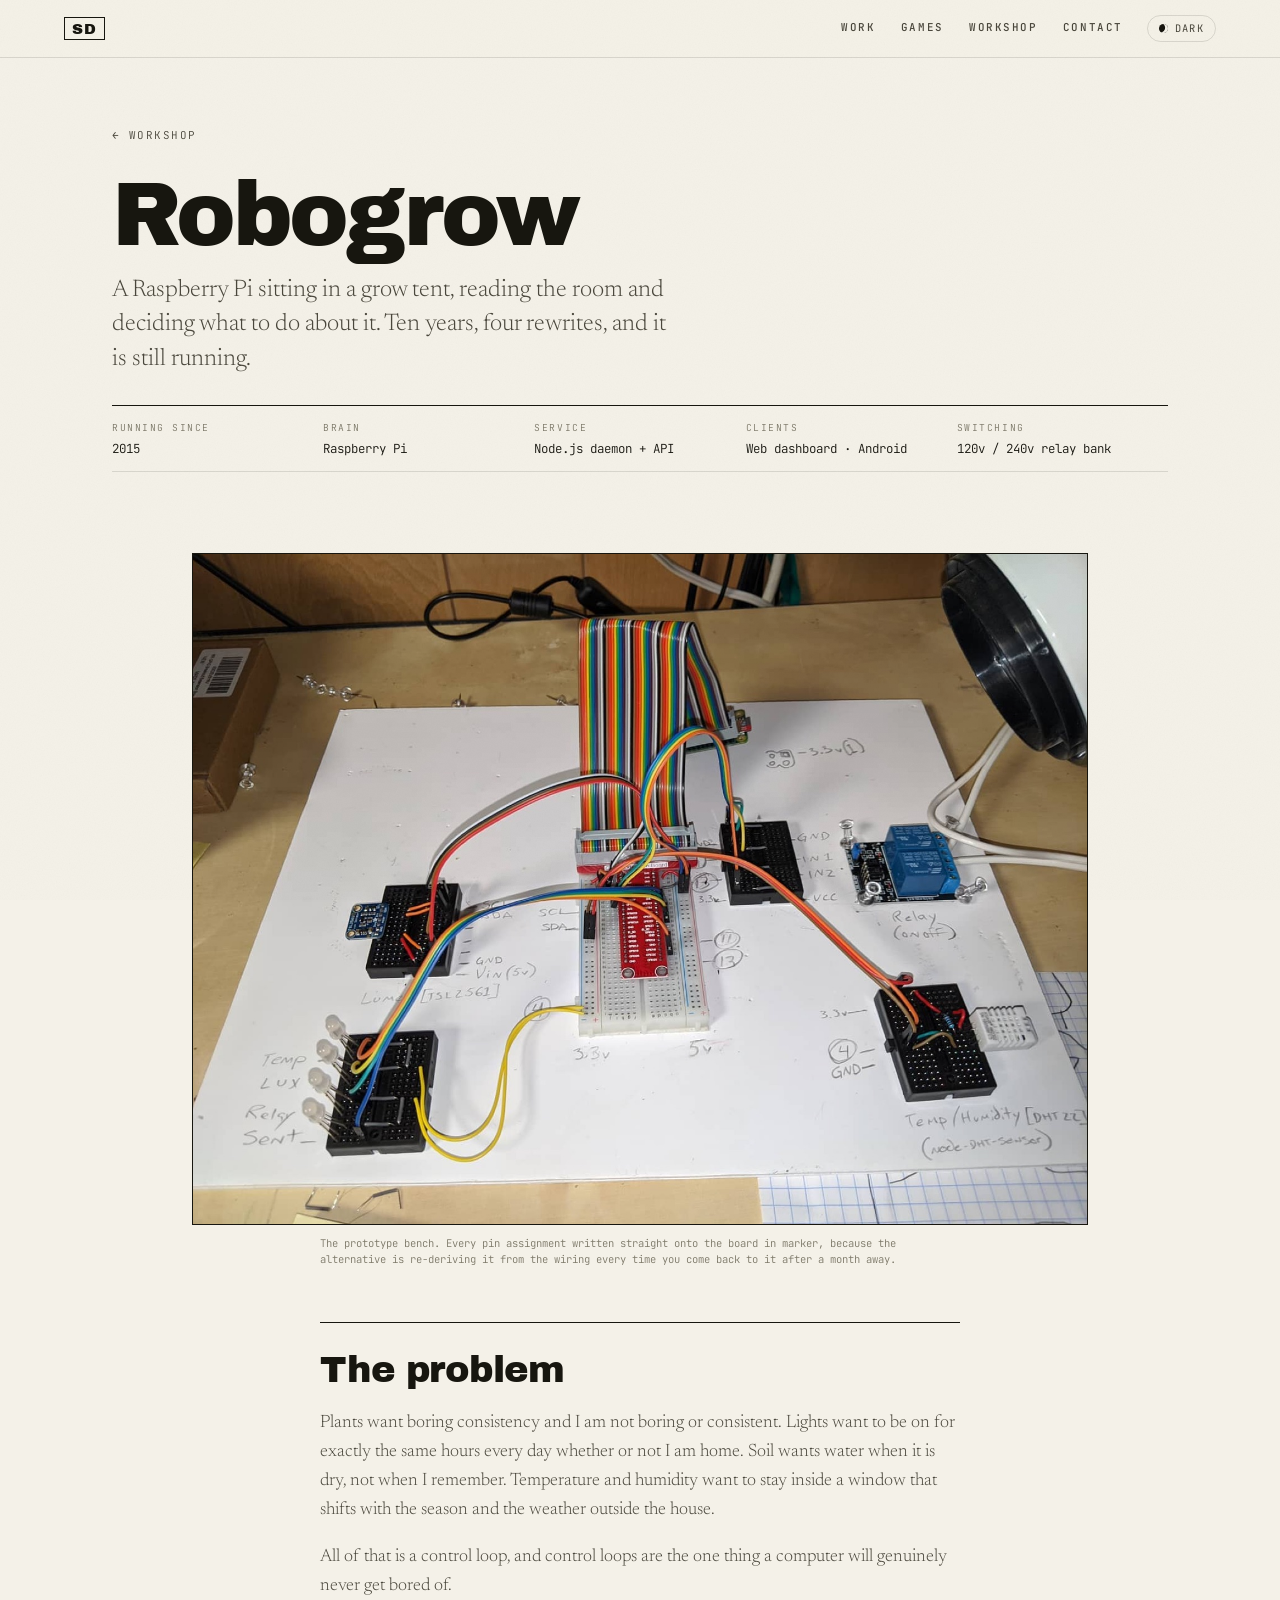
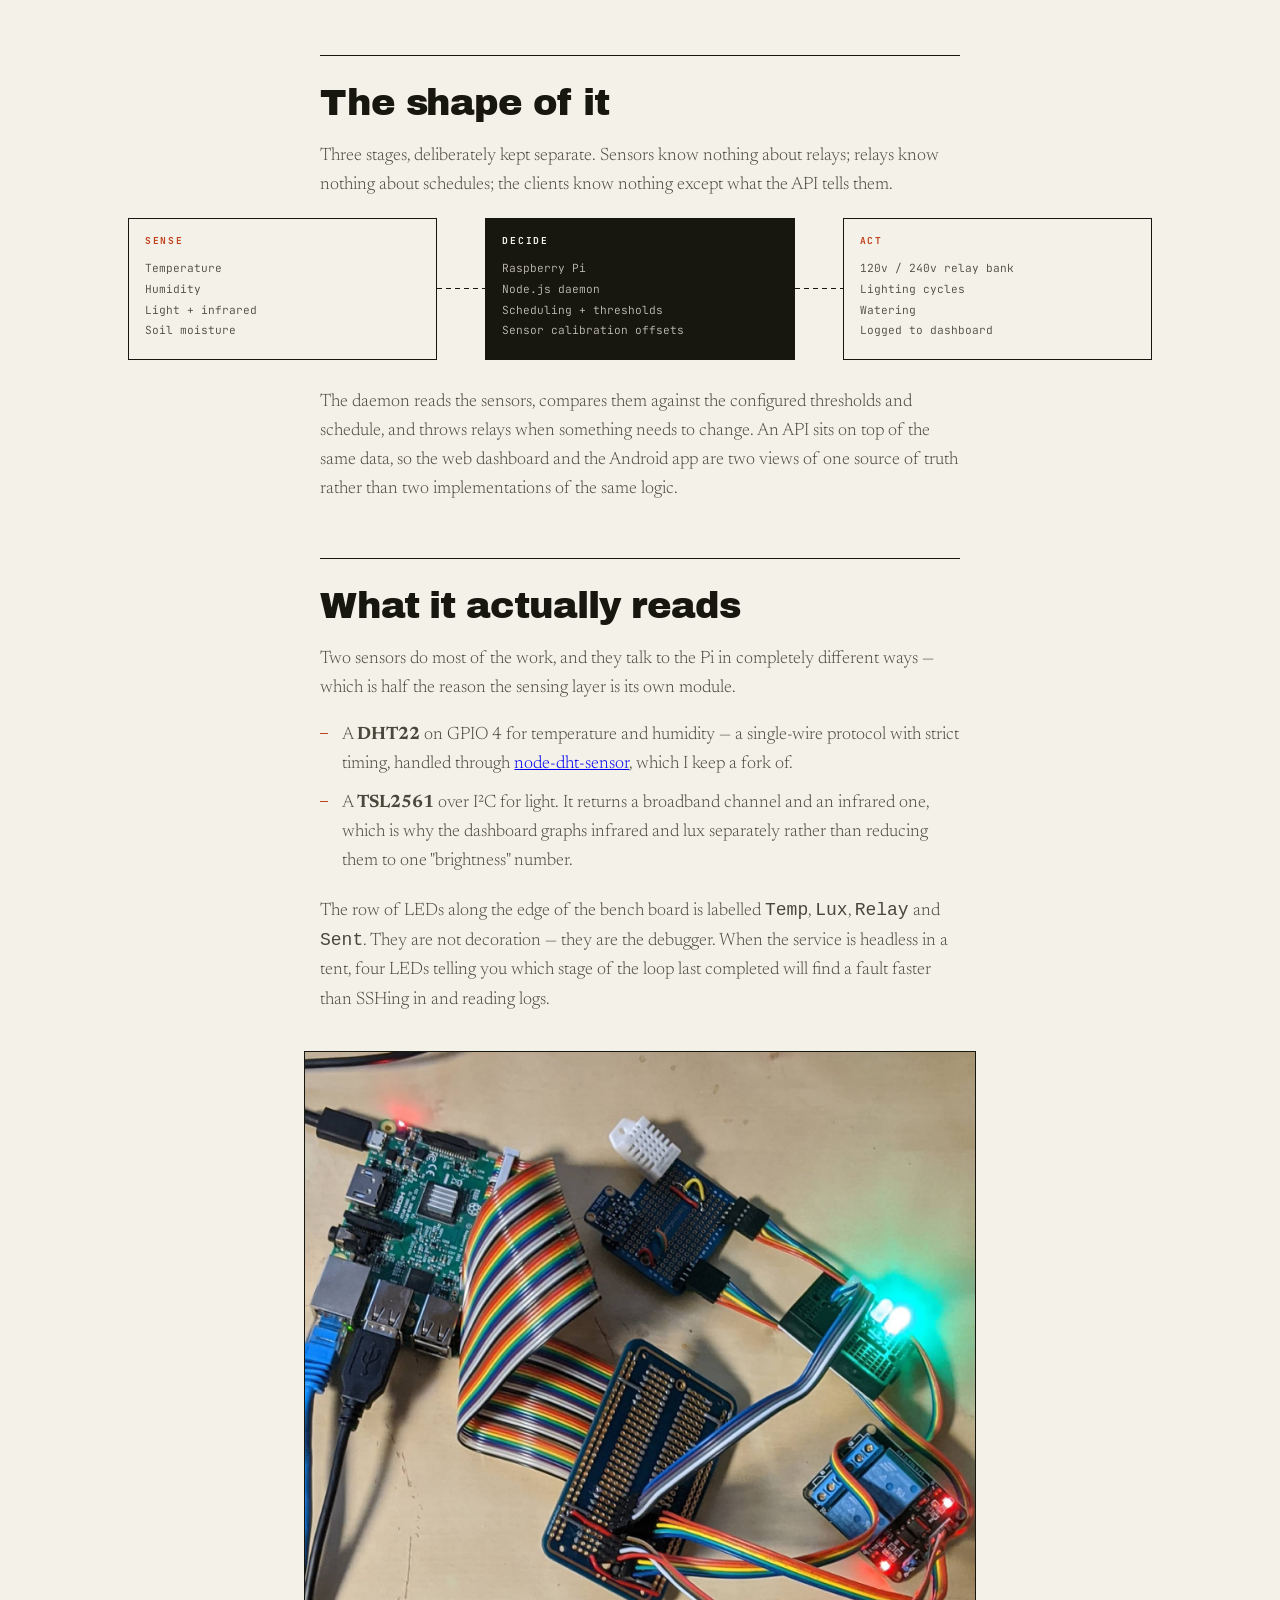
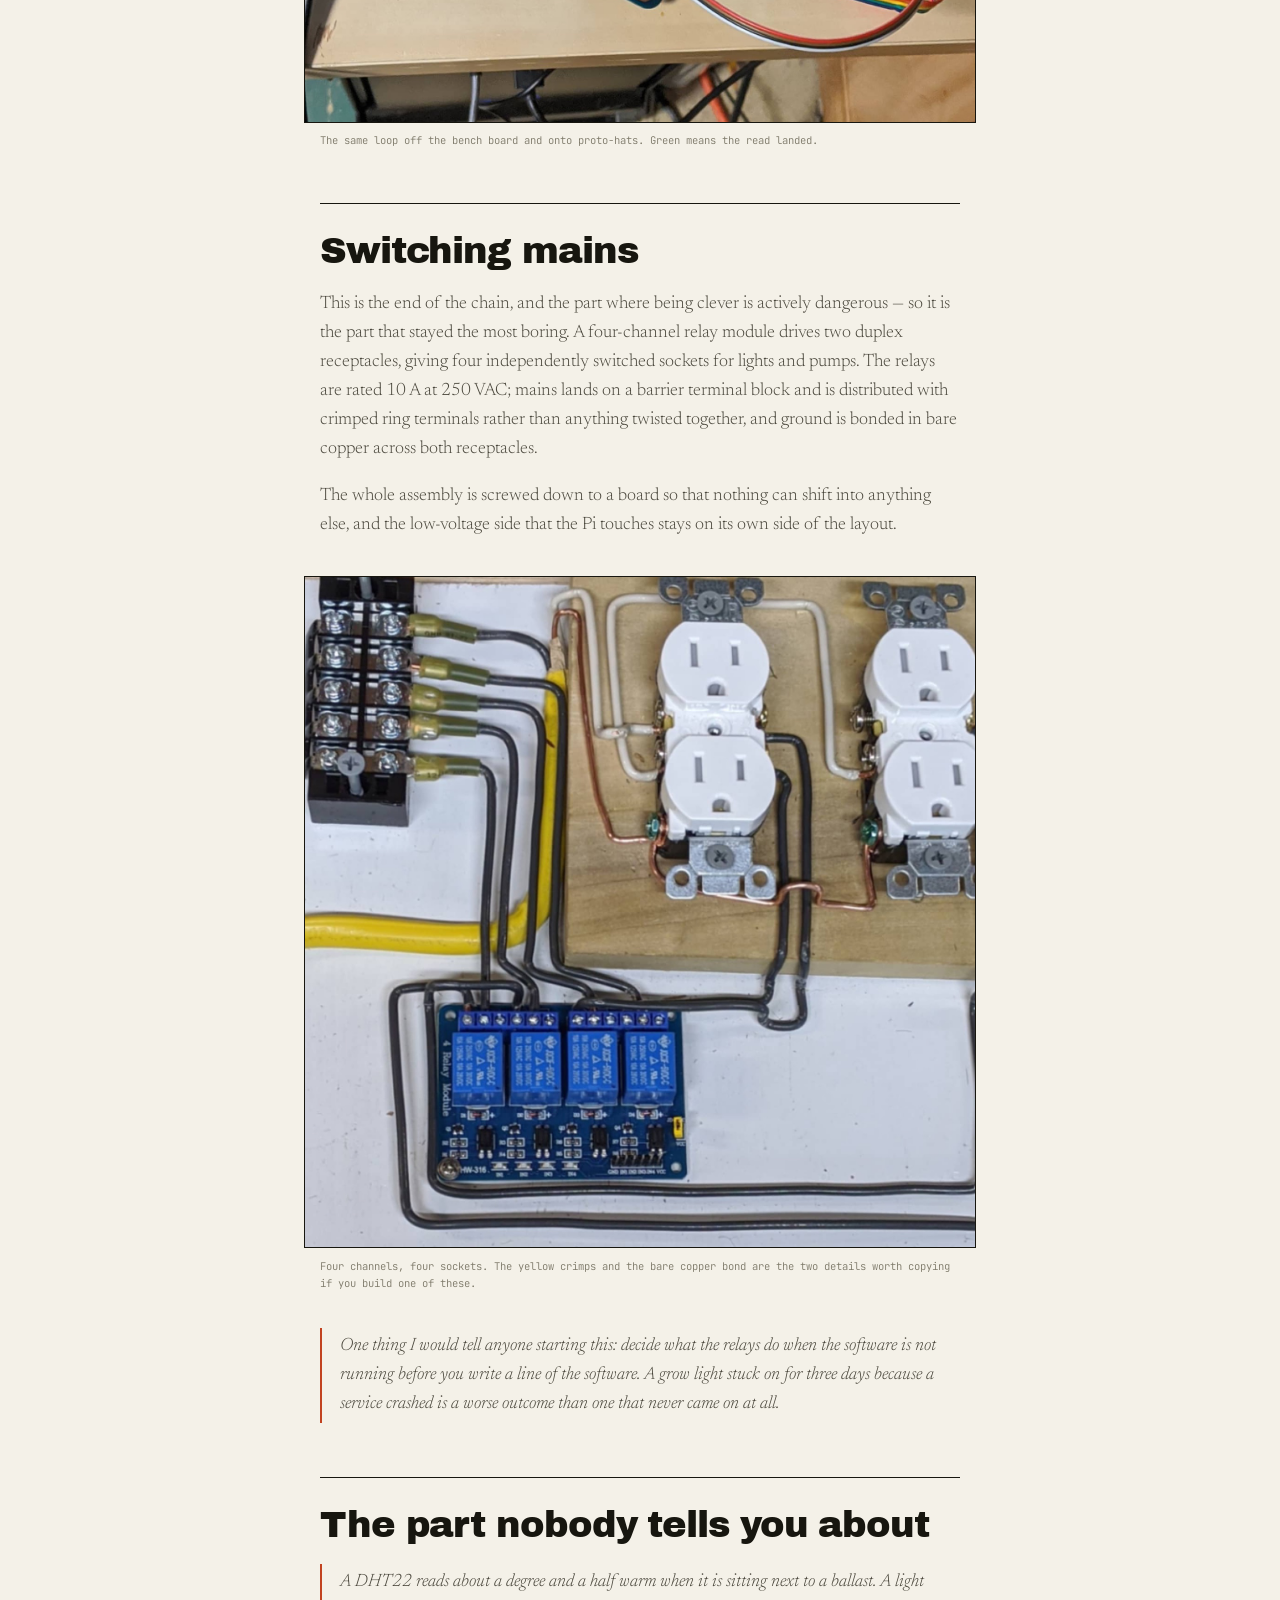
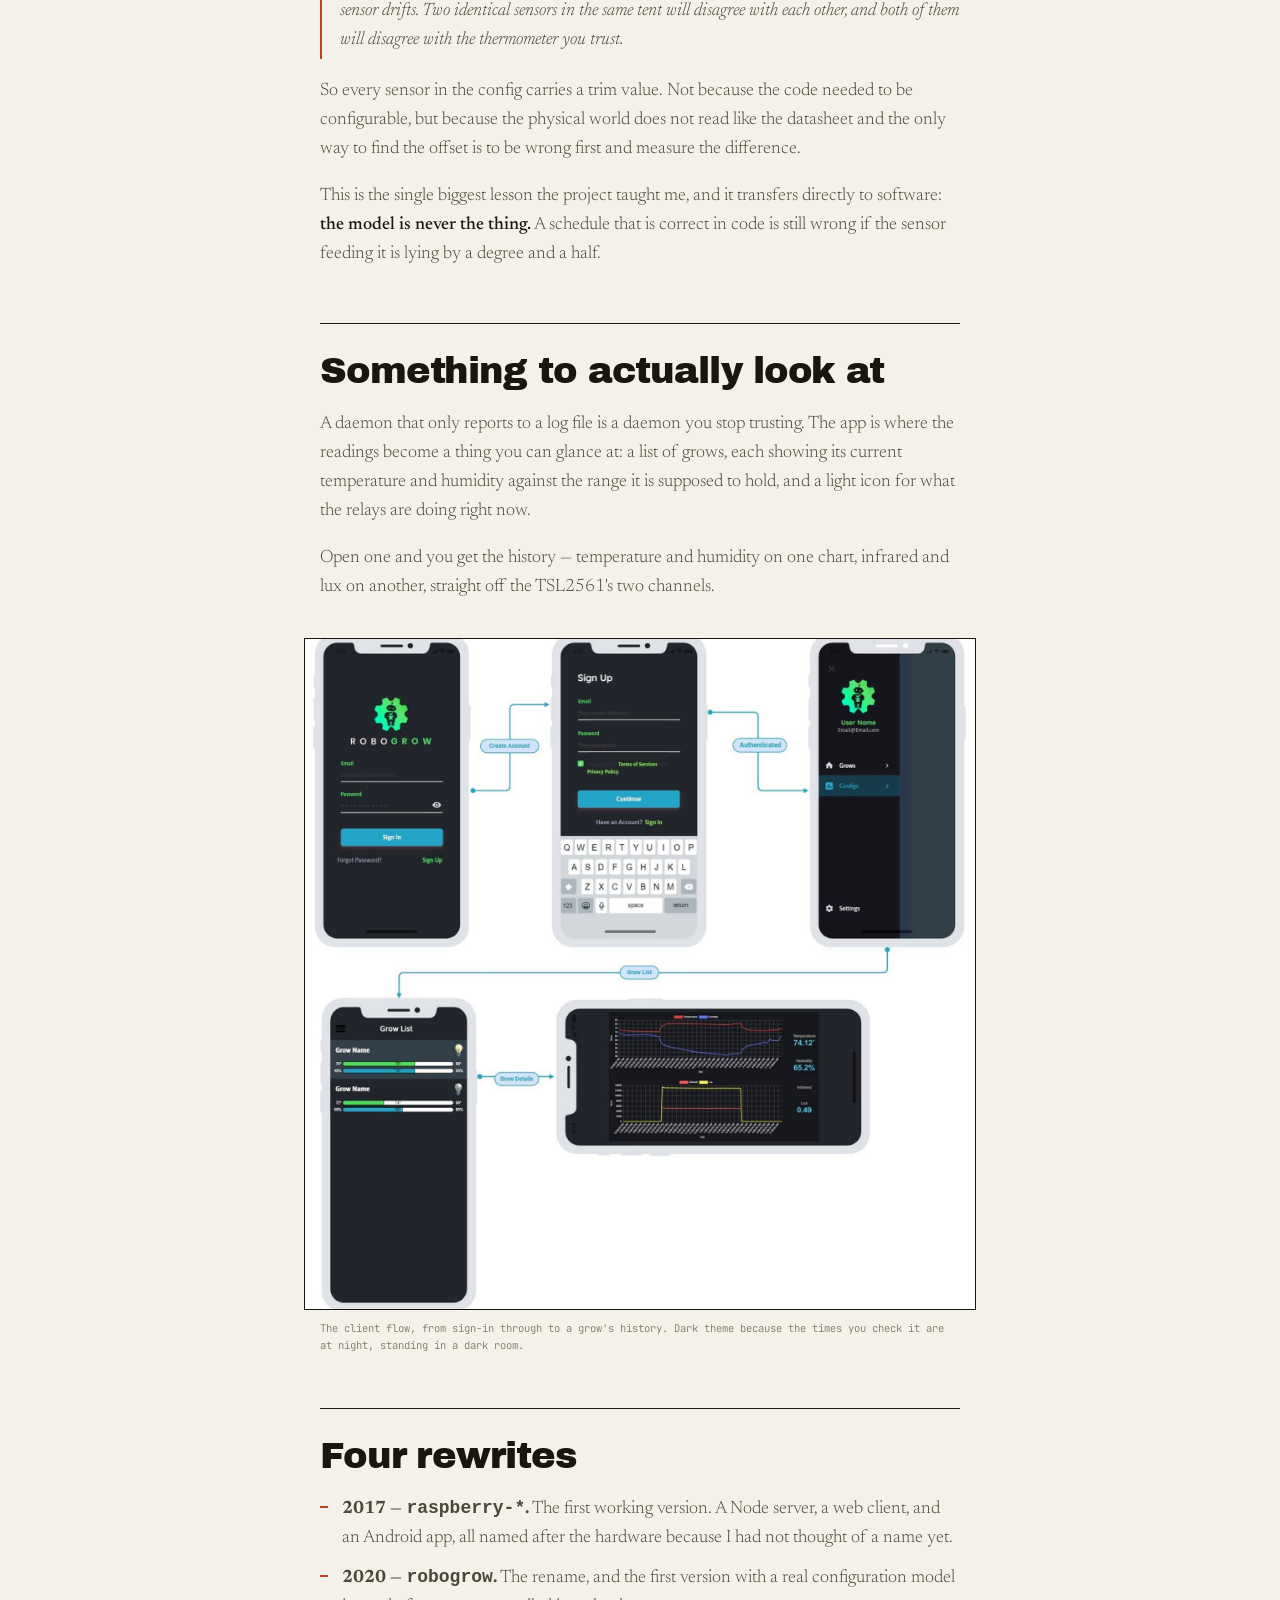
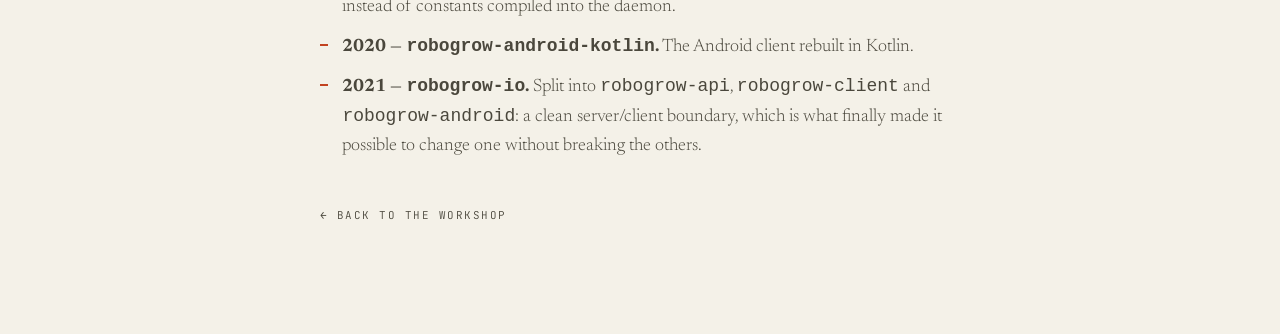
==== commit 10f5fc7e: "Switch display face to Archivo Black Archivo Black sets ~18% wider than Bricolage Grotesque, so the " ====
--- a/robogrow/index.html
+++ b/robogrow/index.html
@@ -8,7 +8,7 @@
 <link rel="icon" href="data:image/svg+xml,<svg xmlns='http://www.w3.org/2000/svg' viewBox='0 0 100 100'><rect width='100' height='100' fill='%23141310'/><text y='.9em' x='.08em' font-size='86' font-family='Georgia,serif' font-weight='700' fill='%23D9542B'>S</text></svg>">
 <link rel="preconnect" href="https://fonts.googleapis.com">
 <link rel="preconnect" href="https://fonts.gstatic.com" crossorigin>
-<link href="https://fonts.googleapis.com/css2?family=Bricolage+Grotesque:opsz,wdth,wght@12..96,75..100,400;12..96,75..100,700;12..96,75..100,800&family=Newsreader:ital,opsz,wght@0,6..72,300;0,6..72,400;0,6..72,500;1,6..72,300;1,6..72,400&family=JetBrains+Mono:wght@400;500;700&display=swap" rel="stylesheet">
+<link href="https://fonts.googleapis.com/css2?family=Archivo+Black&family=Newsreader:ital,opsz,wght@0,6..72,300;0,6..72,400;0,6..72,500;1,6..72,300;1,6..72,400&family=JetBrains+Mono:wght@400;500;700&display=swap" rel="stylesheet">
 <link rel="stylesheet" href="../styles.css">
 <script>
 (function(){var d=document.documentElement;d.classList.add("js");try{
--- a/styles.css
+++ b/styles.css
@@ -1,5 +1,5 @@
 /* ============================================================
-   shandenom.me
+   shanedenom.me
    Editorial-industrial. Warm paper, ink rules, one hot accent.
    ============================================================ */
 
@@ -17,7 +17,7 @@
   --grain:      .045;
   --shadow:     0 1px 0 var(--rule), 0 18px 40px -28px #17160F55;
 
-  --f-disp: "Bricolage Grotesque", "Helvetica Neue", Arial, sans-serif;
+  --f-disp: "Archivo Black", "Helvetica Neue", Arial, sans-serif;
   --f-body: "Newsreader", Georgia, "Times New Roman", serif;
   --f-mono: "JetBrains Mono", ui-monospace, "SF Mono", Menlo, monospace;
 
@@ -46,6 +46,9 @@
 
 *,*::before,*::after{ box-sizing:border-box; }
 
+/* Archivo Black has a single weight — never let the browser fake a bolder one. */
+html{ font-synthesis:none; }
+
 html{ scroll-behavior:smooth; }
 @media (prefers-reduced-motion: reduce){ html{ scroll-behavior:auto; } }
 
@@ -164,14 +167,13 @@
 .bigname{
   font-family:var(--f-disp);
   font-weight:800;
-  font-size:clamp(3.4rem, 15.5vw, 13rem);
+  font-size:clamp(3rem, 14vw, 11rem);   /* Archivo Black runs ~18% wider than the old face */
   line-height:.82;
   letter-spacing:calc(-.045em + 2px);   /* 2px looser at every size */
   margin:0 0 clamp(1.75rem,5vh,3.25rem);
-  font-variation-settings:"wdth" 92;
 }
 .bigname .ln{ display:block; }
-.bigname .ln-2{ padding-left:clamp(0rem,6vw,5.5rem); }
+.bigname .ln-2{ padding-left:clamp(0rem,3vw,2.5rem); }
 .bigname .dot{ color:var(--accent); font-style:normal; }
 
 .hero-cols{
@@ -250,7 +252,6 @@
   font-family:var(--f-disp); font-weight:700;
   font-size:clamp(1.9rem,1.2rem + 2.4vw,3.4rem);
   letter-spacing:-.03em; line-height:1; margin:0; flex:none;
-  font-variation-settings:"wdth" 92;
 }
 .secthead .rule{ flex:1; height:1.5px; background:var(--rule-hard); opacity:.85; min-width:1rem; }
 .secthead .note{
@@ -366,6 +367,33 @@
 .gcard:hover .gcard-media img{ transform:scale(1.045); filter:saturate(1) contrast(1.06); }
 .gcard-media iframe{ width:100%; height:100%; border:0; display:block; }
 
+/* Click-to-load poster. A Unity build is ~40MB; autoloading it stalls phones. */
+.playbtn{
+  position:relative; display:block; width:100%; height:100%;
+  padding:0; border:0; cursor:pointer; background:var(--ink); overflow:hidden;
+}
+.playbtn img{
+  width:100%; height:100%; object-fit:cover; display:block;
+  filter:saturate(.9) brightness(.62);
+  transition:transform .6s cubic-bezier(.2,.8,.2,1), filter .4s;
+}
+.playbtn:hover img, .playbtn:focus-visible img{ transform:scale(1.04); filter:saturate(1) brightness(.75); }
+.play-ui{
+  position:absolute; inset:0; display:flex; flex-direction:column;
+  align-items:center; justify-content:center; gap:.5rem; text-align:center; padding:1rem;
+}
+.play-icon{
+  display:grid; place-items:center; width:3.4rem; height:3.4rem; border-radius:50%;
+  background:var(--accent); color:var(--accent-ink); font-size:1.1rem;
+  padding-left:.2rem; transition:transform .25s cubic-bezier(.2,.8,.2,1);
+}
+.playbtn:hover .play-icon, .playbtn:focus-visible .play-icon{ transform:scale(1.1); }
+.play-txt{
+  font-family:var(--f-mono); font-size:.72rem; font-weight:500;
+  letter-spacing:.14em; text-transform:uppercase; color:#fff;
+}
+.play-sub{ font-family:var(--f-mono); font-size:.6rem; letter-spacing:.08em; color:#ffffffa8; }
+
 .gcard-glyph{
   position:absolute; inset:0; display:grid; place-items:center;
   font-family:var(--f-disp); font-weight:800;
@@ -461,7 +489,6 @@
   font-family:var(--f-disp); font-weight:800;
   font-size:clamp(2rem,1.4rem + 2vw,3.2rem);
   letter-spacing:-.035em; margin:0 0 .5rem; line-height:.95;
-  font-variation-settings:"wdth" 88;
 }
 .rig-sub{
   font-family:var(--f-mono); font-size:.72rem; line-height:1.7;
@@ -574,7 +601,6 @@
   font-family:var(--f-disp); font-weight:800;
   font-size:clamp(2.6rem,1.6rem + 5vw,6rem);
   letter-spacing:-.04em; line-height:.92; margin:1.5rem 0 1rem;
-  font-variation-settings:"wdth" 90;
 }
 .phead .sub{
   font-size:clamp(1.1rem,1rem + .7vw,1.5rem); line-height:1.45;
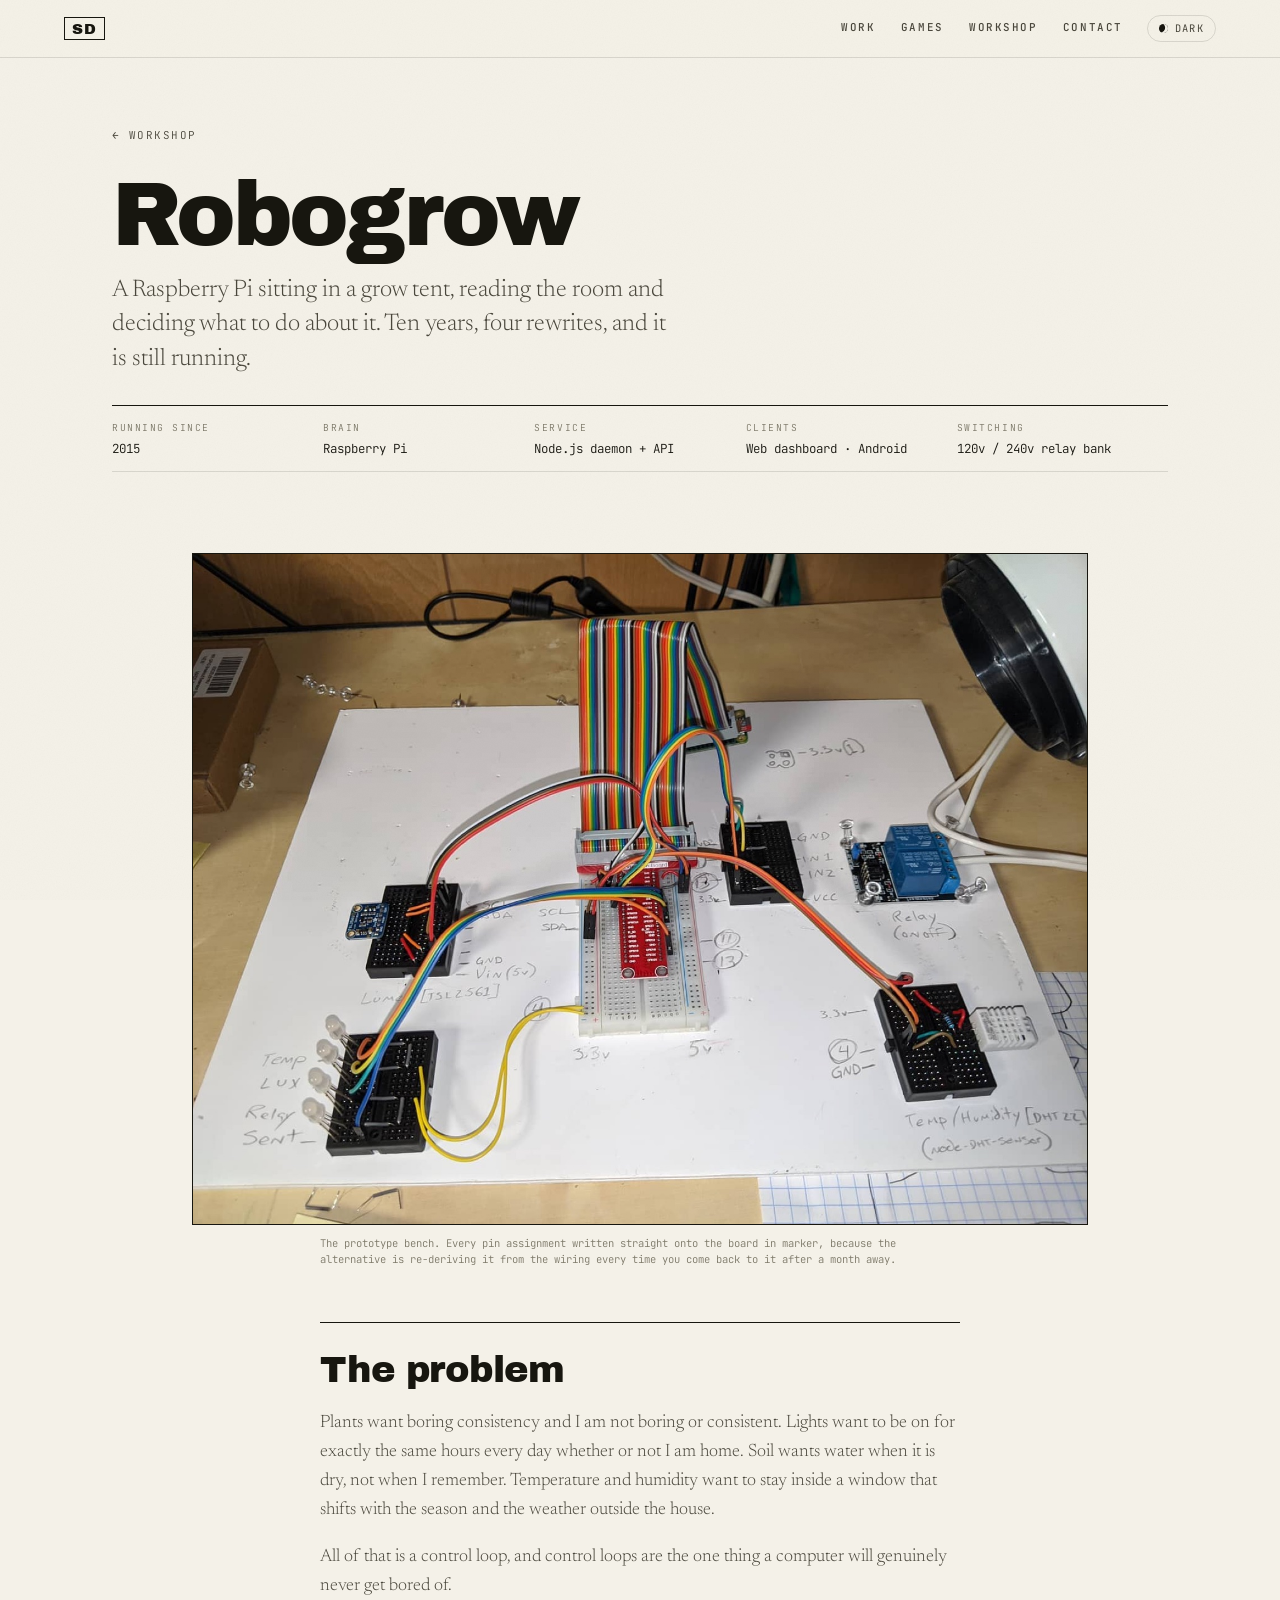
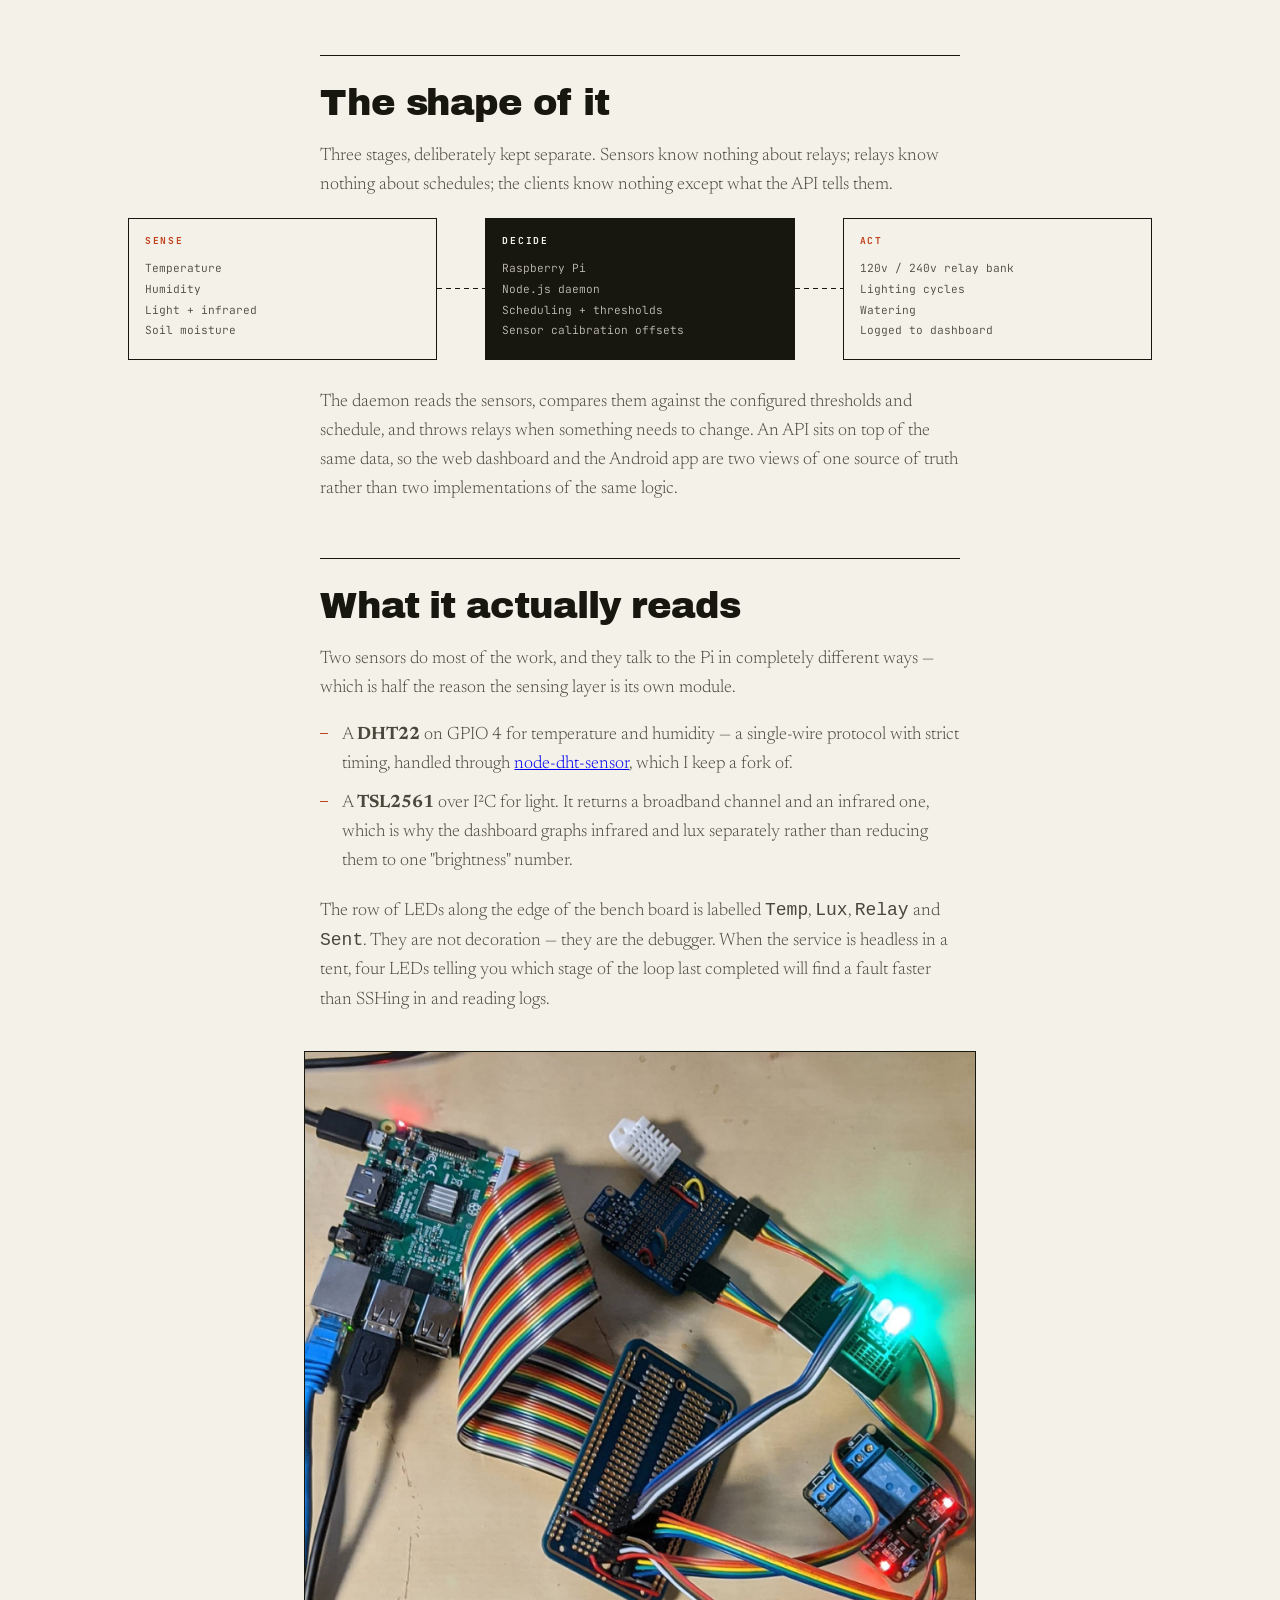
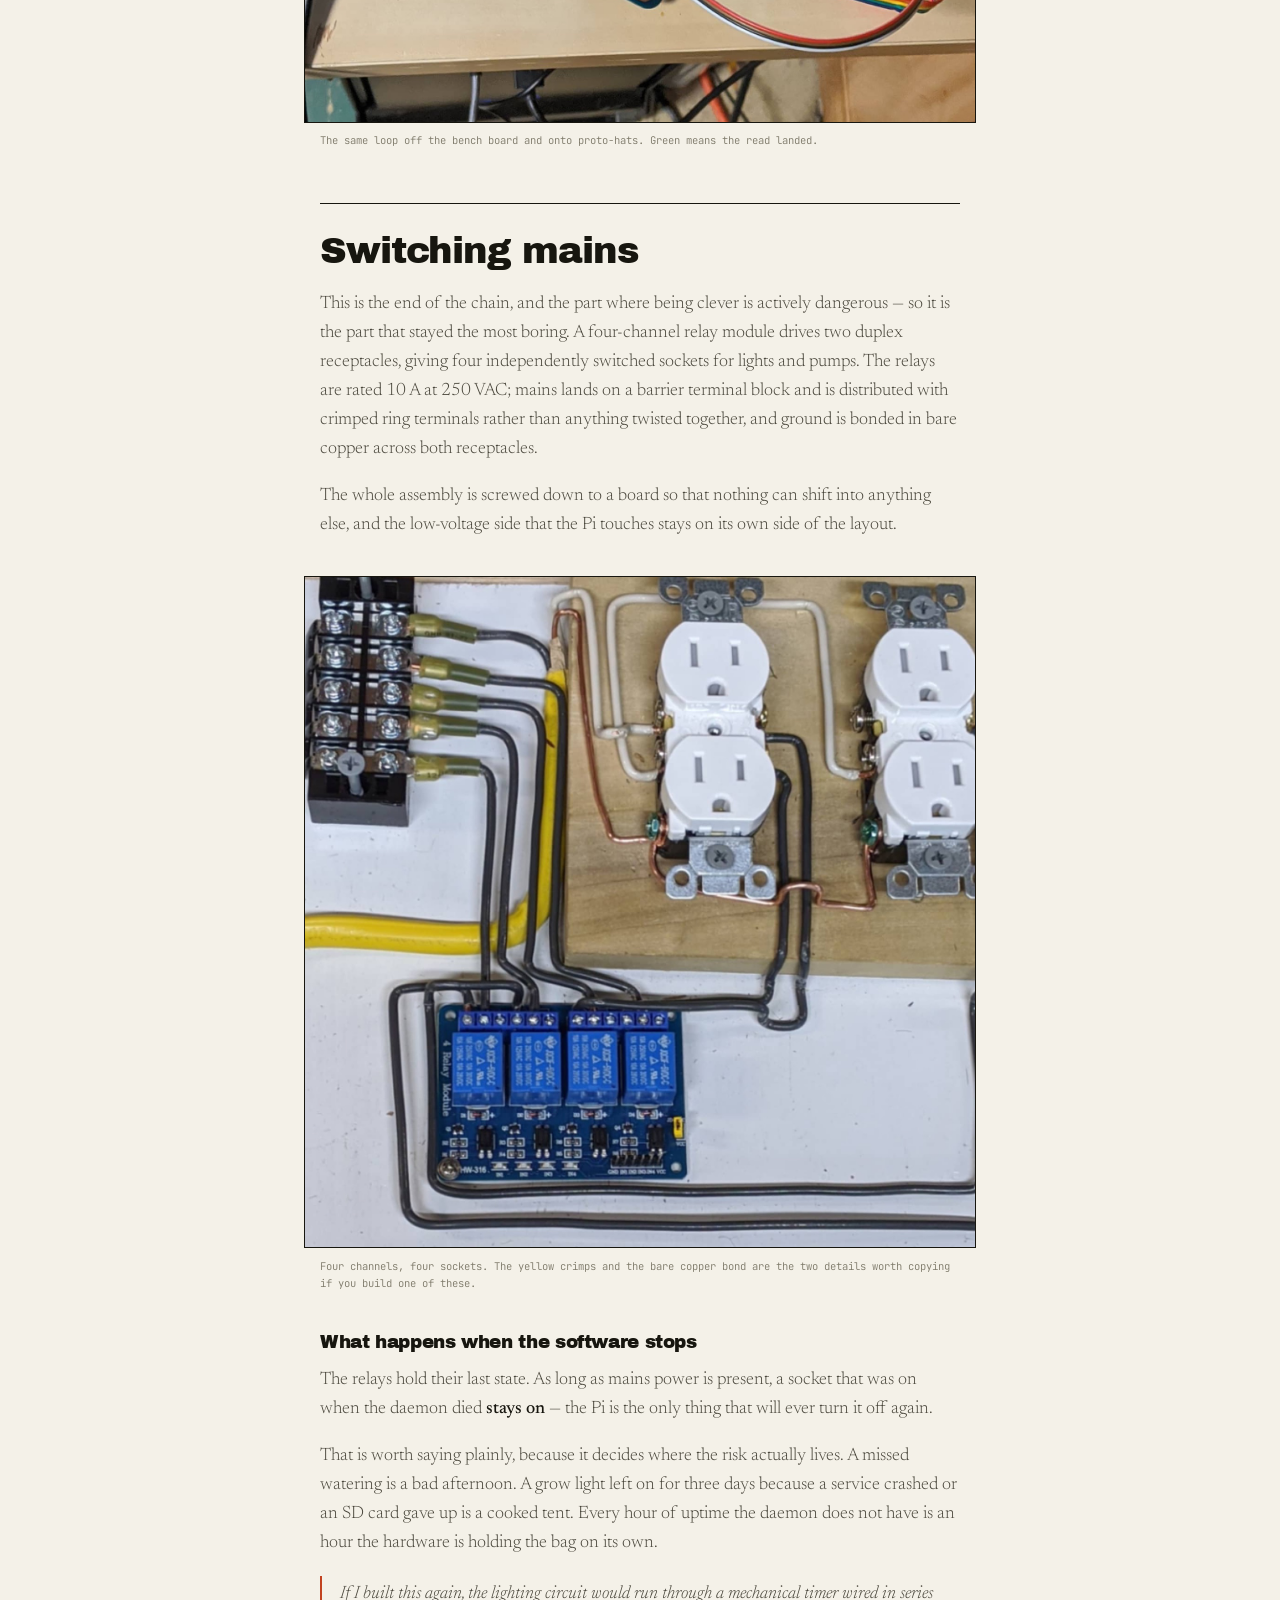
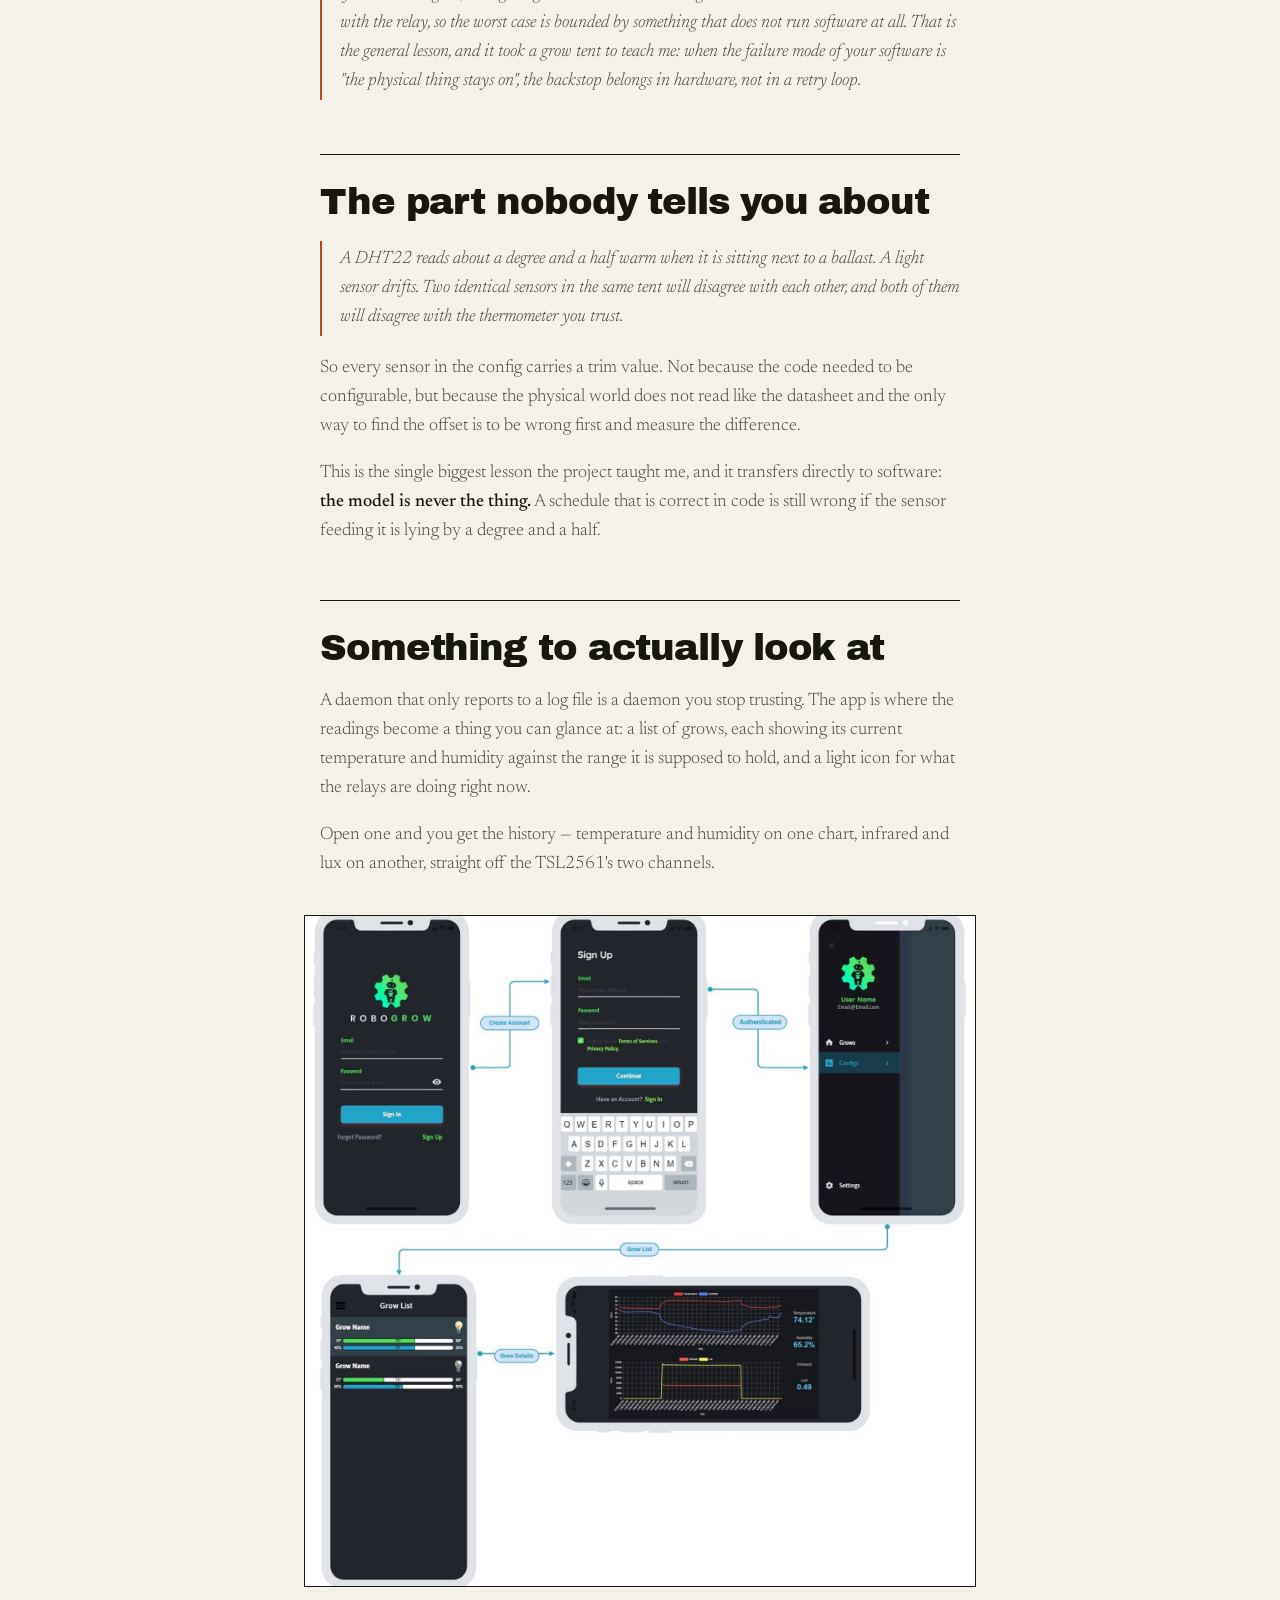
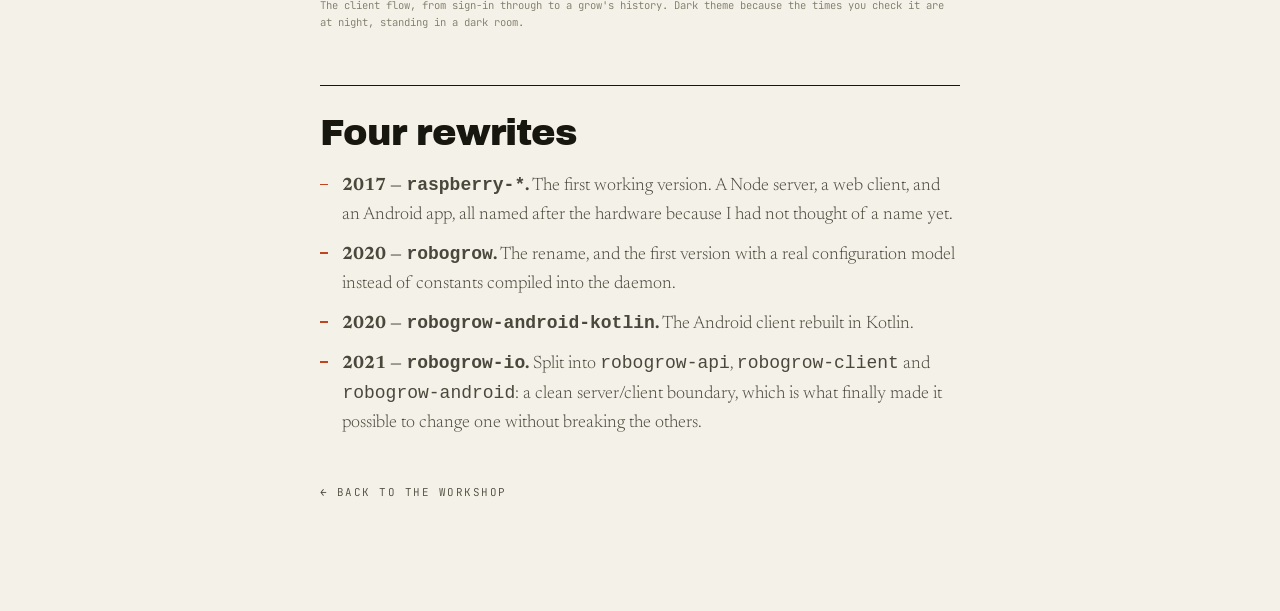
==== commit 12972dab: "State the relay fail-on behaviour honestly on the Robogrow page Confirmed with Shane: the relays hol" ====
--- a/robogrow/index.html
+++ b/robogrow/index.html
@@ -151,10 +151,22 @@
       two details worth copying if you build one of these.</figcaption>
   </figure>
 
-  <p class="callout">One thing I would tell anyone starting this: decide what the relays do when
-     the software is <em>not</em> running before you write a line of the software. A grow light
-     stuck on for three days because a service crashed is a worse outcome than one that never
-     came on at all.</p>
+  <h3>What happens when the software stops</h3>
+
+  <p>The relays hold their last state. As long as mains power is present, a socket that was on
+     when the daemon died <strong>stays on</strong> — the Pi is the only thing that will ever
+     turn it off again.</p>
+
+  <p>That is worth saying plainly, because it decides where the risk actually lives. A missed
+     watering is a bad afternoon. A grow light left on for three days because a service crashed
+     or an SD card gave up is a cooked tent. Every hour of uptime the daemon does not have is an
+     hour the hardware is holding the bag on its own.</p>
+
+  <p class="callout">If I built this again, the lighting circuit would run through a mechanical
+     timer wired in series with the relay, so the worst case is bounded by something that does
+     not run software at all. That is the general lesson, and it took a grow tent to teach me:
+     when the failure mode of your software is "the physical thing stays on", the backstop
+     belongs in hardware, not in a retry loop.</p>
 
   <h2>The part nobody tells you about</h2>
 
